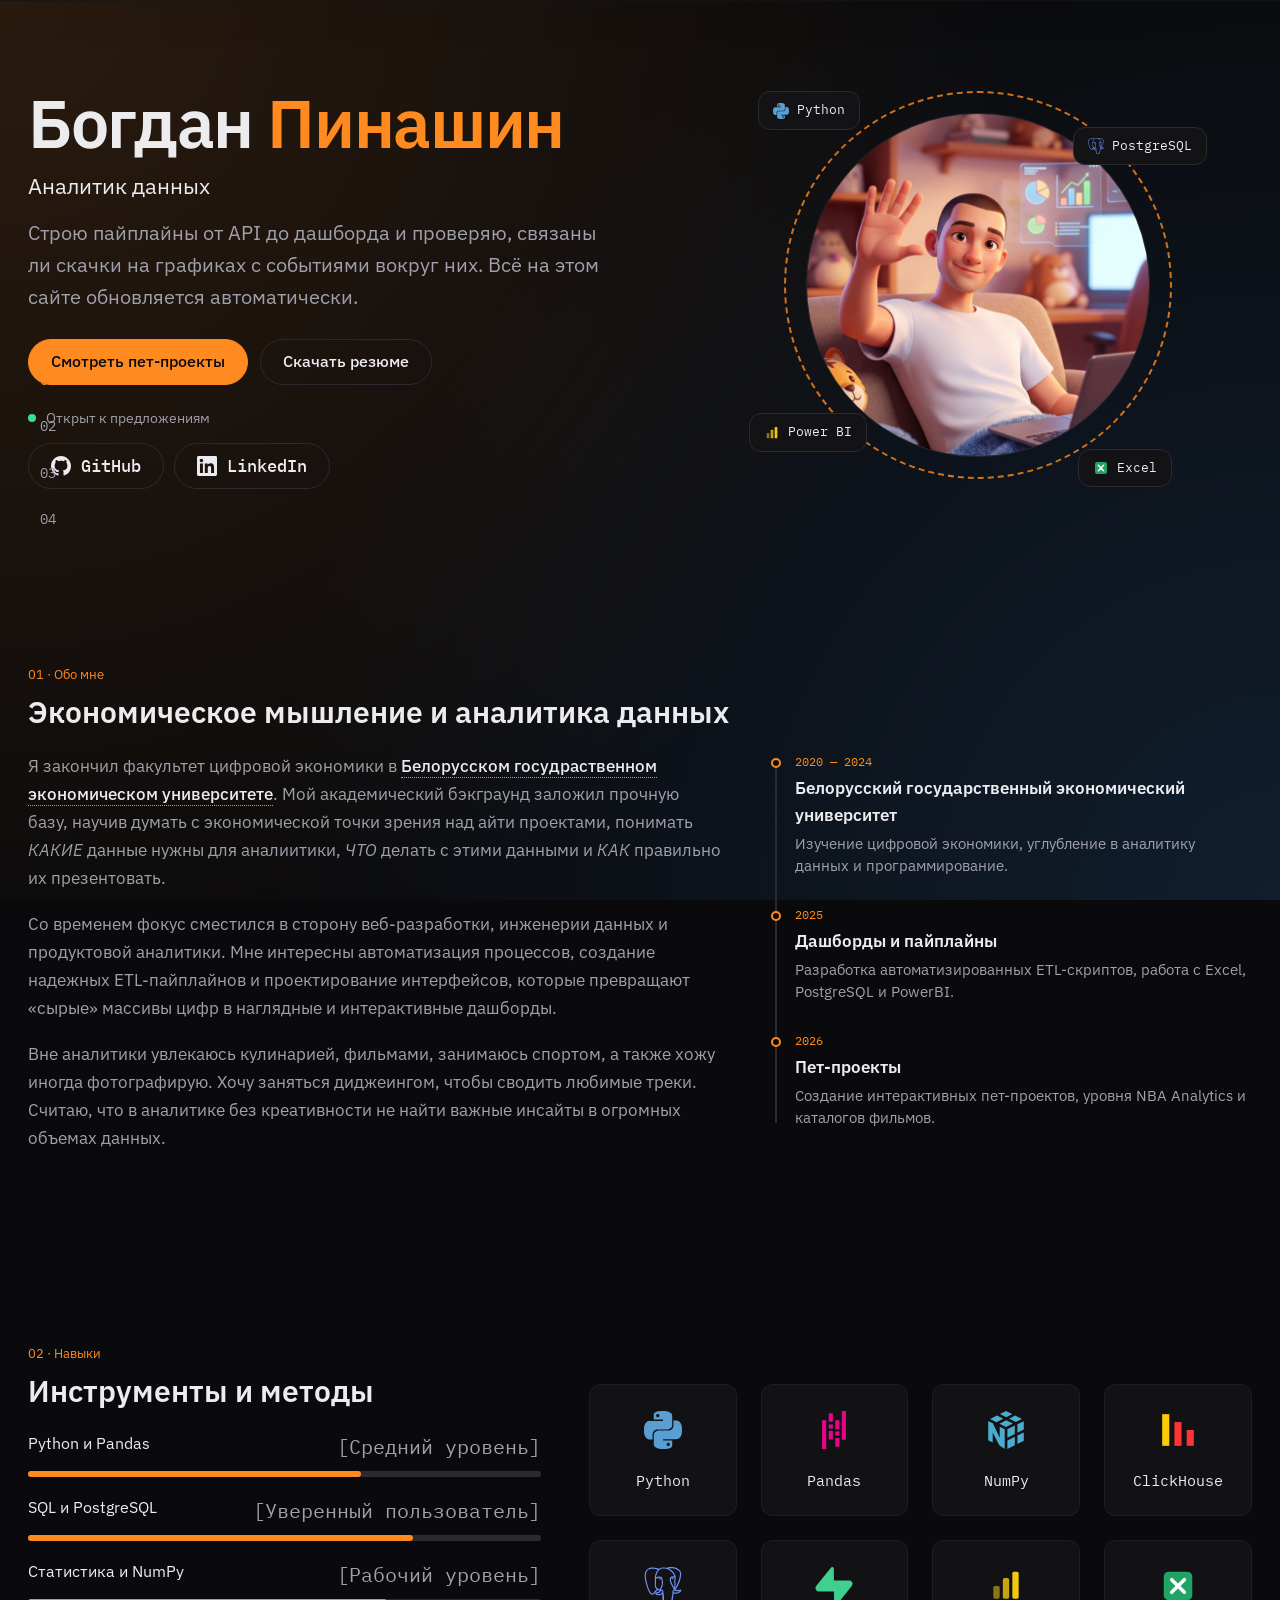
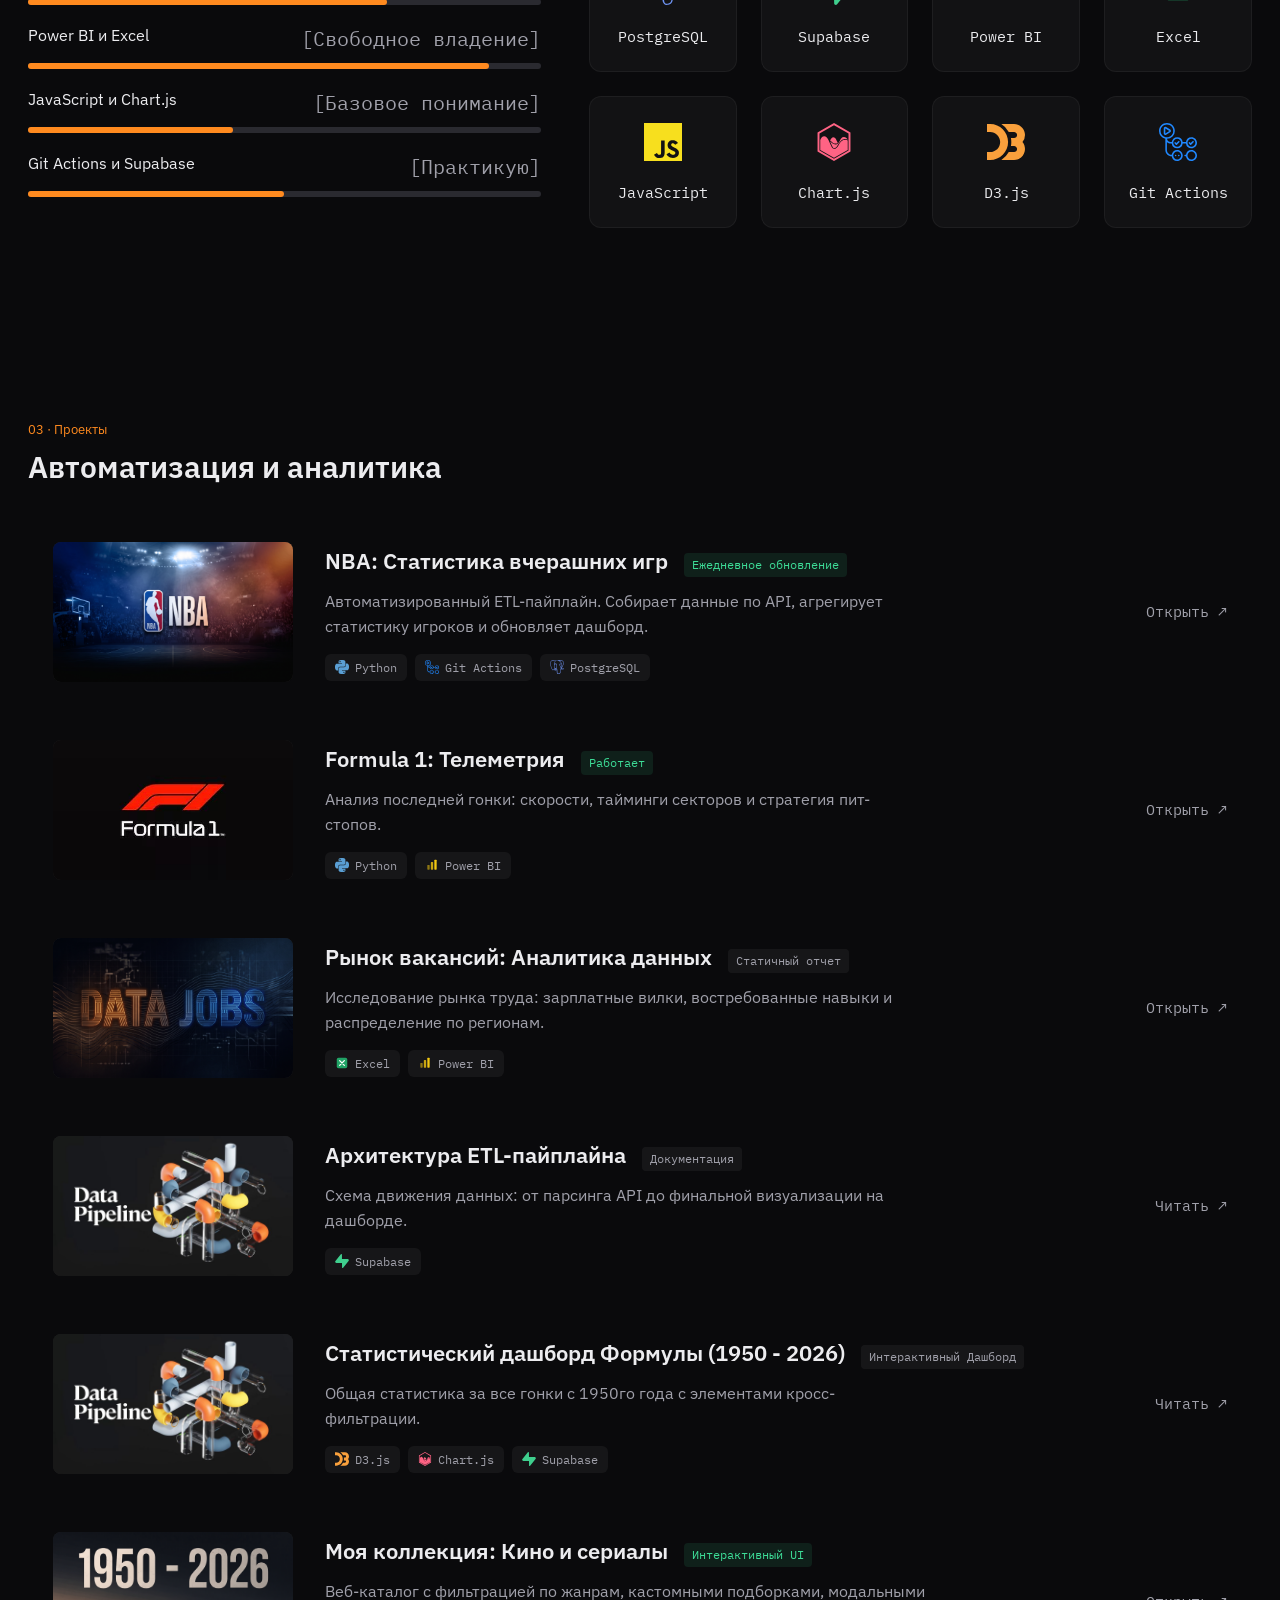
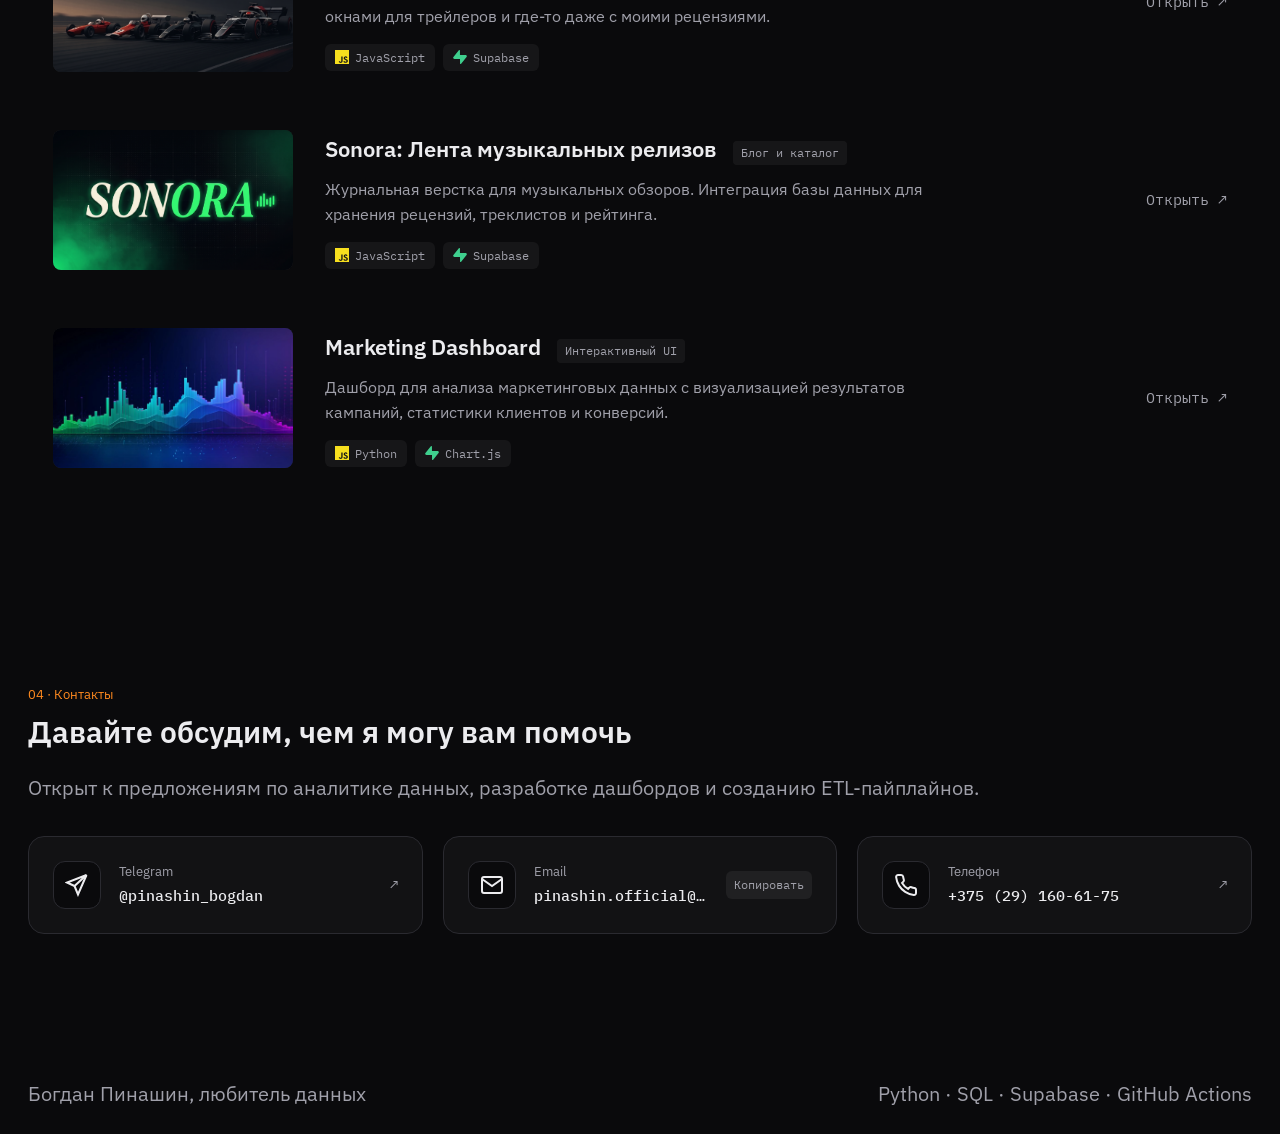
==== index.html @ eb80d1c1 "lets try" ====
<!doctype html>
<html lang="ru">
<head>
<meta charset="utf-8">
<meta name="viewport" content="width=device-width, initial-scale=1">
<link rel="icon" type="image/svg+xml" href="assets/img/favicon.svg">
<title>Bogdan Pinashin Portfolio</title>
<meta name="description" content="Портфолио аналитика данных: ETL, Dashboards, Python, SQL, JS">
<meta name="theme-color" content="#0A0A0C">
<link rel="preconnect" href="https://fonts.googleapis.com">
<link rel="preconnect" href="https://fonts.gstatic.com" crossorigin>
<link rel="stylesheet" href="https://fonts.googleapis.com/css2?family=IBM+Plex+Mono:wght@400;500&family=IBM+Plex+Sans:wght@400;500;600&display=swap">
<link rel="stylesheet" href="assets/css/style.css">
</head>
<body>

<!-- Иконки навыков: встроены в страницу, отдельные файлы не нужны -->
<svg xmlns="http://www.w3.org/2000/svg" style="position:absolute;width:0;height:0;overflow:hidden" aria-hidden="true" focusable="false">
<symbol id="i-python" viewBox="0 0 24 24"><g fill="#5A9FD4"><path d="M14.25.18l.9.2.73.26.59.3.45.32.34.34.25.34.16.33.1.3.04.26.02.2-.01.13V8.5l-.05.63-.13.55-.21.46-.26.38-.3.31-.33.25-.35.19-.35.14-.33.1-.3.07-.26.04-.21.02H8.77l-.69.05-.59.14-.5.22-.41.27-.33.32-.27.35-.2.36-.15.37-.1.35-.07.32-.04.27-.02.21v3.06H3.17l-.21-.03-.28-.07-.32-.12-.35-.18-.36-.26-.36-.36-.35-.46-.32-.59-.28-.73-.21-.88-.14-1.05-.05-1.23.06-1.22.16-1.04.24-.87.32-.71.36-.57.4-.44.42-.33.42-.24.4-.16.36-.1.32-.05.24-.01h.16l.06.01h8.16v-.83H6.18l-.01-2.75-.02-.37.05-.34.11-.31.17-.28.25-.26.31-.23.38-.2.44-.18.51-.15.58-.12.64-.1.71-.06.77-.04.84-.02 1.27.05zm-6.3 1.98l-.23.33-.08.41.08.41.23.34.33.22.41.09.41-.09.33-.22.23-.34.08-.41-.08-.41-.23-.33-.33-.22-.41-.09-.41.09zm13.09 3.95l.28.06.32.12.35.18.36.27.36.35.35.47.32.59.28.73.21.88.14 1.04.05 1.23-.06 1.23-.16 1.04-.24.86-.32.71-.36.57-.4.45-.42.33-.42.24-.4.16-.36.09-.32.05-.24.02-.16-.01h-8.22v.82h5.84l.01 2.76.02.36-.05.34-.11.31-.17.29-.25.25-.31.24-.38.2-.44.17-.51.15-.58.13-.64.09-.71.07-.77.04-.84.01-1.27-.04-1.07-.14-.9-.2-.73-.25-.59-.3-.45-.33-.34-.34-.25-.34-.16-.33-.1-.3-.04-.25-.02-.2.01-.13v-5.34l.05-.64.13-.54.21-.46.26-.38.3-.32.33-.24.35-.2.35-.14.33-.1.3-.06.26-.04.21-.02.13-.01h5.84l.69-.05.59-.14.5-.21.41-.28.33-.32.27-.35.2-.36.15-.36.1-.35.07-.32.04-.28.02-.21V6.07h2.09l.14.01zm-6.47 14.25l-.23.33-.08.41.08.41.23.33.33.23.41.08.41-.08.33-.23.23-.33.08-.41-.08-.41-.23-.33-.33-.23-.41-.08-.41.08z"/></g></symbol>
<symbol id="i-pandas" viewBox="0 0 24 24"><g fill="#E70488"><path d="M16.922 0h2.623v18.104h-2.623zm-4.126 12.94h2.623v2.57h-2.623zm0-7.037h2.623v5.446h-2.623zm0 11.197h2.623v5.446h-2.623zM4.456 5.896h2.622V24H4.455zm4.213 2.559h2.623v2.57H8.67zm0 4.151h2.623v5.447H8.67zm0-11.187h2.623v5.446H8.67Z"/></g></symbol>
<symbol id="i-numpy" viewBox="0 0 24 24"><g fill="#4DABCF"><path d="M10.315 4.876L6.3048 2.8517l-4.401 2.1965 4.1186 2.0683zm1.8381.9277l4.2045 2.1223-4.3622 2.1906-4.125-2.0718zm5.6153-2.9213l4.3193 2.1658-3.863 1.9402-4.2131-2.1252zm-1.859-.9329L12.021 0 8.1742 1.9193l4.0068 2.0208zm-3.0401 16.7443V24l4.7107-2.3507-.0053-5.3085zm4.7037-4.2057l-.0052-5.2528-4.6985 2.3356v5.2546zm5.6553-.9845v5.327l-4.0178 2.0052-.0029-5.3028zm0-1.8626V6.4214l-4.0253 2.001.0034 5.2633zM11.2062 11.571L8.0333 9.9756v6.895s-3.8804-8.2564-4.2399-8.998c-.0463-.0957-.2371-.2007-.2858-.2262C2.8118 7.2812.773 6.2485.773 6.2485V18.43l2.8204 1.5076v-6.3674s3.8392 7.3775 3.878 7.458c.0389.0807.4245.8582.8362 1.1314.5485.363 2.8992 1.7766 2.8992 1.7766z"/></g></symbol>
<symbol id="i-scipy" viewBox="0 0 24 24"><g fill="#8CAAE6"><path d="M15.697 13.496c-.784-1.072-1.982-1.519-3.694-1.88l-1.592-.375-1.201-.515c-.631-.446-1.17-1.634-1.017-2.681a3 3 0 0 1 3.386-2.526 2.962 2.962 0 0 1 1.962 1.155L15.35 9.05c1.033 1.33 2.195 1.727 3.459 1.098l.637-.27a.22.22 0 0 1 .278.087l.127.19a.311.311 0 0 0 .156.131.326.326 0 0 0 .33-.058l1.467-1.384c.257-.22.182-.422.182-.422l-.354-.806s-.097-.193-.431-.149l-1.968.181a.327.327 0 0 0-.27.411l.071.227c.014.047.014.1-.005.148a.219.219 0 0 1-.124.125l-.556.235c-.582.341-1.244.123-1.686-.417l-.505-.67-1.438-1.91a4.421 4.421 0 0 0-2.929-1.72C9.355 3.733 7.095 5.42 6.741 7.84c-.179 1.22.187 2.375.855 3.302.485.674 1.373 1.06 1.854 1.18l1.262.36 1.208.277c.166.04.634.155.91.255.256.092.845.31 1.324.701.572.582.875 1.413.746 2.284a2.744 2.744 0 0 1-4.897 1.255l-1.726-2.292a2.294 2.294 0 0 0-1.514-.89 2.31 2.31 0 0 0-1.708.439l-3.632 2.71A11.002 11.002 0 0 1 0 12C0 5.798 5.133.768 11.465.768c4.715 0 8.761 2.788 10.523 6.77l.581-.27.393-1.072.411.144-.353.96.98.337-.148.402-1.095-.382-.603.277c.5 1.262.778 2.632.778 4.066 0 6.203-5.135 11.232-11.467 11.232a11.526 11.526 0 0 1-9.26-4.61l3.721-2.788a.855.855 0 0 1 1.163.19l1.826 2.455a4.186 4.186 0 0 0 2.673 1.502c2.302.322 4.439-1.273 4.773-3.563a4.14 4.14 0 0 0-.664-2.922"/></g></symbol>
<symbol id="i-postgresql" viewBox="0 0 24 24"><g fill="#6F94F5"><path d="M23.5594 14.7228a.5269.5269 0 0 0-.0563-.1191c-.139-.2632-.4768-.3418-1.0074-.2321-1.6533.3411-2.2935.1312-2.5256-.0191 1.342-2.0482 2.445-4.522 3.0411-6.8297.2714-1.0507.7982-3.5237.1222-4.7316a1.5641 1.5641 0 0 0-.1509-.235C21.6931.9086 19.8007.0248 17.5099.0005c-1.4947-.0158-2.7705.3461-3.1161.4794a9.449 9.449 0 0 0-.5159-.0816 8.044 8.044 0 0 0-1.3114-.1278c-1.1822-.0184-2.2038.2642-3.0498.8406-.8573-.3211-4.7888-1.645-7.2219.0788C.9359 2.1526.3086 3.8733.4302 6.3043c.0409.818.5069 3.334 1.2423 5.7436.4598 1.5065.9387 2.7019 1.4334 3.582.553.9942 1.1259 1.5933 1.7143 1.7895.4474.1491 1.1327.1441 1.8581-.7279.8012-.9635 1.5903-1.8258 1.9446-2.2069.4351.2355.9064.3625 1.39.3772a.0569.0569 0 0 0 .0004.0041 11.0312 11.0312 0 0 0-.2472.3054c-.3389.4302-.4094.5197-1.5002.7443-.3102.064-1.1344.2339-1.1464.8115-.0025.1224.0329.2309.0919.3268.2269.4231.9216.6097 1.015.6331 1.3345.3335 2.5044.092 3.3714-.6787-.017 2.231.0775 4.4174.3454 5.0874.2212.5529.7618 1.9045 2.4692 1.9043.2505 0 .5263-.0291.8296-.0941 1.7819-.3821 2.5557-1.1696 2.855-2.9059.1503-.8707.4016-2.8753.5388-4.1012.0169-.0703.0357-.1207.057-.1362.0007-.0005.0697-.0471.4272.0307a.3673.3673 0 0 0 .0443.0068l.2539.0223.0149.001c.8468.0384 1.9114-.1426 2.5312-.4308.6438-.2988 1.8057-1.0323 1.5951-1.6698zM2.371 11.8765c-.7435-2.4358-1.1779-4.8851-1.2123-5.5719-.1086-2.1714.4171-3.6829 1.5623-4.4927 1.8367-1.2986 4.8398-.5408 6.108-.13-.0032.0032-.0066.0061-.0098.0094-2.0238 2.044-1.9758 5.536-1.9708 5.7495-.0002.0823.0066.1989.0162.3593.0348.5873.0996 1.6804-.0735 2.9184-.1609 1.1504.1937 2.2764.9728 3.0892.0806.0841.1648.1631.2518.2374-.3468.3714-1.1004 1.1926-1.9025 2.1576-.5677.6825-.9597.5517-1.0886.5087-.3919-.1307-.813-.5871-1.2381-1.3223-.4796-.839-.9635-2.0317-1.4155-3.5126zm6.0072 5.0871c-.1711-.0428-.3271-.1132-.4322-.1772.0889-.0394.2374-.0902.4833-.1409 1.2833-.2641 1.4815-.4506 1.9143-1.0002.0992-.126.2116-.2687.3673-.4426a.3549.3549 0 0 0 .0737-.1298c.1708-.1513.2724-.1099.4369-.0417.156.0646.3078.26.3695.4752.0291.1016.0619.2945-.0452.4444-.9043 1.2658-2.2216 1.2494-3.1676 1.0128zm2.094-3.988-.0525.141c-.133.3566-.2567.6881-.3334 1.003-.6674-.0021-1.3168-.2872-1.8105-.8024-.6279-.6551-.9131-1.5664-.7825-2.5004.1828-1.3079.1153-2.4468.079-3.0586-.005-.0857-.0095-.1607-.0122-.2199.2957-.2621 1.6659-.9962 2.6429-.7724.4459.1022.7176.4057.8305.928.5846 2.7038.0774 3.8307-.3302 4.7363-.084.1866-.1633.3629-.2311.5454zm7.3637 4.5725c-.0169.1768-.0358.376-.0618.5959l-.146.4383a.3547.3547 0 0 0-.0182.1077c-.0059.4747-.054.6489-.115.8693-.0634.2292-.1353.4891-.1794 1.0575-.11 1.4143-.8782 2.2267-2.4172 2.5565-1.5155.3251-1.7843-.4968-2.0212-1.2217a6.5824 6.5824 0 0 0-.0769-.2266c-.2154-.5858-.1911-1.4119-.1574-2.5551.0165-.5612-.0249-1.9013-.3302-2.6462.0044-.2932.0106-.5909.019-.8918a.3529.3529 0 0 0-.0153-.1126 1.4927 1.4927 0 0 0-.0439-.208c-.1226-.4283-.4213-.7866-.7797-.9351-.1424-.059-.4038-.1672-.7178-.0869.067-.276.1831-.5875.309-.9249l.0529-.142c.0595-.16.134-.3257.213-.5012.4265-.9476 1.0106-2.2453.3766-5.1772-.2374-1.0981-1.0304-1.6343-2.2324-1.5098-.7207.0746-1.3799.3654-1.7088.5321a5.6716 5.6716 0 0 0-.1958.1041c.0918-1.1064.4386-3.1741 1.7357-4.4823a4.0306 4.0306 0 0 1 .3033-.276.3532.3532 0 0 0 .1447-.0644c.7524-.5706 1.6945-.8506 2.802-.8325.4091.0067.8017.0339 1.1742.081 1.939.3544 3.2439 1.4468 4.0359 2.3827.8143.9623 1.2552 1.9315 1.4312 2.4543-1.3232-.1346-2.2234.1268-2.6797.779-.9926 1.4189.543 4.1729 1.2811 5.4964.1353.2426.2522.4522.2889.5413.2403.5825.5515.9713.7787 1.2552.0696.087.1372.1714.1885.245-.4008.1155-1.1208.3825-1.0552 1.717-.0123.1563-.0423.4469-.0834.8148-.0461.2077-.0702.4603-.0994.7662zm.8905-1.6211c-.0405-.8316.2691-.9185.5967-1.0105a2.8566 2.8566 0 0 0 .135-.0406 1.202 1.202 0 0 0 .1342.103c.5703.3765 1.5823.4213 3.0068.1344-.2016.1769-.5189.3994-.9533.6011-.4098.1903-1.0957.333-1.7473.3636-.7197.0336-1.0859-.0807-1.1721-.151zm.5695-9.2712c-.0059.3508-.0542.6692-.1054 1.0017-.055.3576-.112.7274-.1264 1.1762-.0142.4368.0404.8909.0932 1.3301.1066.887.216 1.8003-.2075 2.7014a3.5272 3.5272 0 0 1-.1876-.3856c-.0527-.1276-.1669-.3326-.3251-.6162-.6156-1.1041-2.0574-3.6896-1.3193-4.7446.3795-.5427 1.3408-.5661 2.1781-.463zm.2284 7.0137a12.3762 12.3762 0 0 0-.0853-.1074l-.0355-.0444c.7262-1.1995.5842-2.3862.4578-3.4385-.0519-.4318-.1009-.8396-.0885-1.2226.0129-.4061.0666-.7543.1185-1.0911.0639-.415.1288-.8443.1109-1.3505.0134-.0531.0188-.1158.0118-.1902-.0457-.4855-.5999-1.938-1.7294-3.253-.6076-.7073-1.4896-1.4972-2.6889-2.0395.5251-.1066 1.2328-.2035 2.0244-.1859 2.0515.0456 3.6746.8135 4.8242 2.2824a.908.908 0 0 1 .0667.1002c.7231 1.3556-.2762 6.2751-2.9867 10.5405zm-8.8166-6.1162c-.025.1794-.3089.4225-.6211.4225a.5821.5821 0 0 1-.0809-.0056c-.1873-.026-.3765-.144-.5059-.3156-.0458-.0605-.1203-.178-.1055-.2844.0055-.0401.0261-.0985.0925-.1488.1182-.0894.3518-.1226.6096-.0867.3163.0441.6426.1938.6113.4186zm7.9305-.4114c.0111.0792-.049.201-.1531.3102-.0683.0717-.212.1961-.4079.2232a.5456.5456 0 0 1-.075.0052c-.2935 0-.5414-.2344-.5607-.3717-.024-.1765.2641-.3106.5611-.352.297-.0414.6111.0088.6356.1851z"/></g></symbol>
<symbol id="i-supabase" viewBox="0 0 24 24"><g fill="#3FCF8E"><path d="M11.9 1.036c-.015-.986-1.26-1.41-1.874-.637L.764 12.05C-.33 13.427.65 15.455 2.409 15.455h9.579l.113 7.51c.014.985 1.259 1.408 1.873.636l9.262-11.653c1.093-1.375.113-3.403-1.645-3.403h-9.642z"/></g></symbol>
<symbol id="i-powerbi" viewBox="0 0 24 24"><rect x="4" y="12" width="4" height="8" rx="1" fill="#F2C811" opacity=".55"/><rect x="10" y="7" width="4" height="13" rx="1" fill="#F2C811" opacity=".8"/><rect x="16" y="3" width="4" height="17" rx="1" fill="#F2C811"/></symbol>
<symbol id="i-excel" viewBox="0 0 24 24"><rect x="3" y="3" width="18" height="18" rx="3" fill="#21A366"/><path d="M8 8l8 8M16 8l-8 8" stroke="#fff" stroke-width="2.2" stroke-linecap="round" fill="none"/></symbol>
<symbol id="i-chartdotjs" viewBox="0 0 24 24"><g fill="#FF6384"><path d="M12 0L1.605 6v12L12 24l10.395-6V6zm0 1.41l9.172 5.295v10.59L12 22.59l-9.172-5.295V6.705zM5.902 8.334c-1.306 0-1.983.956-2.574 2.41v6.262L12 22.014l8.672-5.008v-5.971c-.447-.264-.894-.412-1.336-.412-4.275 0-3.97 4.885-6.717 5.8-2.748.917-3.511-8.089-6.717-8.089zm12.364.457c-2.9 0-2.137 4.732-5.342 4.732-1.63 0-2.52-1.317-3.477-1.981.148.326.3.655.442.98.467 1.068.922 2.09 1.379 2.734.228.322.455.541.644.644a.595.595 0 0 0 .549.05c.558-.187.968-.571 1.36-1.112.39-.541.74-1.228 1.154-1.916.413-.688.894-1.385 1.59-1.918.695-.534 1.607-.881 2.77-.881.465 0 .908.136 1.337.352v-.121c-.633-.849-1.348-1.563-2.406-1.563zm-6.68.152c-.868 0-1.491.82-2.076 2.06.094.055.192.106.277.167 1.06.761 1.798 1.853 3.137 1.853.678 0 1.067-.218 1.418-.585-.722-1.546-1.432-3.492-2.756-3.495Z"/></g></symbol>
<symbol id="i-d3" viewBox="0 0 24 24"><g fill="#F9A03C"><path d="M13.312 12C13.312 5.718 8.22.625 1.937.625H0v5h1.938c3.521 0 6.375 2.854 6.375 6.375s-2.854 6.375-6.375 6.375H0v5h1.938c6.281 0 11.374-5.093 11.374-11.375zM24 7.563C24 3.731 20.893.625 17.062.625h-8a13.4154 13.4154 0 0 1 4.686 5h3.314c1.069 0 1.938.868 1.938 1.938 0 1.07-.869 1.938-1.938 1.938h-1.938c.313 1.652.313 3.348 0 5h1.938c1.068 0 1.938.867 1.938 1.938s-.869 1.938-1.938 1.938h-3.314a13.4154 13.4154 0 0 1-4.686 5h8c1.621 0 3.191-.568 4.438-1.605 2.943-2.45 3.346-6.824.895-9.77A6.9459 6.9459 0 0 0 24 7.563z"/></g></symbol>
<symbol id="i-githubactions" viewBox="0 0 24 24"><g fill="#2088FF"><path d="M10.984 13.836a.5.5 0 0 1-.353-.146l-.745-.743a.5.5 0 1 1 .706-.708l.392.391 1.181-1.18a.5.5 0 0 1 .708.707l-1.535 1.533a.504.504 0 0 1-.354.146zm9.353-.147l1.534-1.532a.5.5 0 0 0-.707-.707l-1.181 1.18-.392-.391a.5.5 0 1 0-.706.708l.746.743a.497.497 0 0 0 .706-.001zM4.527 7.452l2.557-1.585A1 1 0 0 0 7.09 4.17L4.533 2.56A1 1 0 0 0 3 3.406v3.196a1.001 1.001 0 0 0 1.527.85zm2.03-2.436L4 6.602V3.406l2.557 1.61zM24 12.5c0 1.93-1.57 3.5-3.5 3.5a3.503 3.503 0 0 1-3.46-3h-2.08a3.503 3.503 0 0 1-3.46 3 3.502 3.502 0 0 1-3.46-3h-.558c-.972 0-1.85-.399-2.482-1.042V17c0 1.654 1.346 3 3 3h.04c.244-1.693 1.7-3 3.46-3 1.93 0 3.5 1.57 3.5 3.5S13.43 24 11.5 24a3.502 3.502 0 0 1-3.46-3H8c-2.206 0-4-1.794-4-4V9.899A5.008 5.008 0 0 1 0 5c0-2.757 2.243-5 5-5s5 2.243 5 5a5.005 5.005 0 0 1-4.952 4.998A2.482 2.482 0 0 0 7.482 12h.558c.244-1.693 1.7-3 3.46-3a3.502 3.502 0 0 1 3.46 3h2.08a3.503 3.503 0 0 1 3.46-3c1.93 0 3.5 1.57 3.5 3.5zm-15 8c0 1.378 1.122 2.5 2.5 2.5s2.5-1.122 2.5-2.5-1.122-2.5-2.5-2.5S9 19.122 9 20.5zM5 9c2.206 0 4-1.794 4-4S7.206 1 5 1 1 2.794 1 5s1.794 4 4 4zm9 3.5c0-1.378-1.122-2.5-2.5-2.5S9 11.122 9 12.5s1.122 2.5 2.5 2.5 2.5-1.122 2.5-2.5zm9 0c0-1.378-1.122-2.5-2.5-2.5S18 11.122 18 12.5s1.122 2.5 2.5 2.5 2.5-1.122 2.5-2.5zm-13 8a.5.5 0 1 0 1 0 .5.5 0 0 0-1 0zm2 0a.5.5 0 1 0 1 0 .5.5 0 0 0-1 0zm12 0c0 1.93-1.57 3.5-3.5 3.5a3.503 3.503 0 0 1-3.46-3.002c-.007.001-.013.005-.021.005l-.506.017h-.017a.5.5 0 0 1-.016-.999l.506-.017c.018-.002.035.006.052.007A3.503 3.503 0 0 1 20.5 17c1.93 0 3.5 1.57 3.5 3.5zm-1 0c0-1.378-1.122-2.5-2.5-2.5S18 19.122 18 20.5s1.122 2.5 2.5 2.5 2.5-1.122 2.5-2.5z"/></g></symbol>
<symbol id="i-javascript" viewBox="0 0 24 24"><g fill="#F7DF1E"><path d="M0 0h24v24H0V0zm22.034 18.276c-.175-1.095-.888-2.015-3.003-2.873-.736-.345-1.554-.585-1.797-1.14-.091-.33-.105-.51-.046-.705.15-.646.915-.84 1.515-.66.39.12.75.42.976.9 1.034-.676 1.034-.676 1.755-1.125-.27-.42-.404-.601-.586-.78-.63-.705-1.469-1.065-2.834-1.034l-.705.089c-.676.165-1.32.525-1.71 1.005-1.14 1.291-.811 3.541.569 4.471 1.365 1.02 3.361 1.244 3.616 2.205.24 1.17-.87 1.545-1.966 1.41-.811-.18-1.26-.586-1.755-1.336l-1.83 1.051c.21.48.45.689.81 1.109 1.74 1.756 6.09 1.666 6.871-1.004.029-.09.24-.705.074-1.65l.046.067zm-8.983-7.245h-2.248c0 1.938-.009 3.864-.009 5.805 0 1.232.063 2.363-.138 2.711-.33.689-1.18.601-1.566.48-.396-.196-.597-.466-.83-.855-.063-.105-.11-.196-.127-.196l-1.825 1.125c.305.63.75 1.172 1.324 1.517.855.51 2.004.675 3.207.405.783-.226 1.458-.691 1.811-1.411.51-.93.402-2.07.397-3.346.012-2.054 0-4.109 0-6.179l.004-.056z"/></g></symbol>
<symbol id="i-github" viewBox="0 0 24 24"><path fill="currentColor" d="M12 0C5.37 0 0 5.37 0 12c0 5.31 3.435 9.795 8.205 11.385.6.105.825-.255.825-.57 0-.285-.015-1.23-.015-2.235-3.015.555-3.795-.735-4.035-1.41-.135-.345-.72-1.41-1.23-1.695-.42-.225-1.02-.78-.015-.795.945-.015 1.62.87 1.845 1.23 1.08 1.815 2.805 1.305 3.495.99.105-.78.42-1.305.765-1.605-2.67-.3-5.46-1.335-5.46-5.925 0-1.305.465-2.385 1.23-3.225-.12-.3-.54-1.53.12-3.18 0 0 1.005-.315 3.3 1.23.96-.27 1.98-.405 3-.405s2.04.135 3 .405c2.295-1.56 3.3-1.23 3.3-1.23.66 1.65.24 2.88.12 3.18.765.84 1.23 1.905 1.23 3.225 0 4.605-2.805 5.625-5.475 5.925.435.375.81 1.095.81 2.22 0 1.605-.015 2.895-.015 3.3 0 .315.225.69.825.57A12.02 12.02 0 0024 12c0-6.63-5.37-12-12-12z"/></symbol>
<symbol id="i-linkedin" viewBox="0 0 24 24"><path fill="currentColor" d="M22.23 0H1.77C.79 0 0 .77 0 1.72v20.56C0 23.23.79 24 1.77 24h20.46c.98 0 1.77-.77 1.77-1.72V1.72C24 .77 23.21 0 22.23 0zM7.12 20.45H3.56V9h3.56v11.45zM5.34 7.43c-1.14 0-2.06-.92-2.06-2.06 0-1.14.92-2.06 2.06-2.06 1.14 0 2.06.92 2.06 2.06 0 1.14-.92 2.06-2.06 2.06zm15.11 13.02h-3.56v-5.56c0-1.32-.02-3.03-1.84-3.03-1.85 0-2.13 1.45-2.13 2.94v5.65H9.36V9h3.42v1.56h.05c.48-.9 1.64-1.85 3.37-1.85 3.6 0 4.27 2.37 4.27 5.45v6.29z"/></symbol>
<symbol id="i-telegram" viewBox="0 0 24 24"><path fill="currentColor" d="M12 0C5.373 0 0 5.373 0 12s5.373 12 12 12 12-5.373 12-12S18.627 0 12 0zm5.894 8.221l-1.97 9.28c-.145.658-.537.818-1.084.508l-3-2.21-1.446 1.394c-.14.18-.357.295-.548.295l.189-2.85 5.18-4.676c.224-.2-.049-.31-.348-.11l-6.4 4.02-2.76-.89c-.6-.188-.612-.6.125-.89l10.81-4.17c.5-.188.95.12 1.25.309z"/></symbol>
<symbol id="i-clickhouse" viewBox="0 0 24 24"><path fill="#FFCC01" d="M2 22h4.5V2H2v20z"/><path fill="#FF3333" d="M17.5 22H22V12h-4.5v10z"/><path fill="#FF3333" d="M9.75 22h4.5V7h-4.5v15z"/></symbol>
</svg>

<header class="top">
</header>

<main id="top">


  <!-- Боковая навигация (Индекс) -->
<nav class="side-nav" aria-label="Быстрая навигация">
  <a href="#about" class="nav-item active" data-tooltip="Обо мне">01</a>
  <a href="#skills" class="nav-item" data-tooltip="Навыки">02</a>
  <a href="#dashboards" class="nav-item" data-tooltip="Проекты">03</a>
  <a href="#contacts" class="nav-item" data-tooltip="Контакты">04</a>
</nav>


  <section class="w hero">
    <div class="txt">
      <h1>Богдан <span>Пинашин</span></h1>
      <div class="role">Аналитик данных</div>
      <p class="mu">Строю пайплайны от API до дашборда и проверяю, связаны ли скачки на графиках с событиями вокруг них. Всё на этом сайте обновляется автоматически.</p>
      <div class="row" style="gap:12px">
        <a class="btn pri" href="#dashboards">Смотреть пет-проекты</a>
        <a class="btn" href="assets/img/Pinashin_Bogdan_CV (1).pdf">Скачать резюме</a>
      </div>
      <div class="status"><i></i>Открыт к предложениям</div>
    <div class="social">
    <a class="btn" href="https://github.com/h0usehome">
        <svg class="ico" width="20" height="20" aria-hidden="true"><use href="#i-github"/></svg> GitHub
    </a>
    <a class="btn" href="https://www.linkedin.com/in/bogdan-pinashin22/">
        <svg class="ico" width="20" height="20" aria-hidden="true"><use href="#i-linkedin"/></svg> LinkedIn
    </a>
    </div>
    </div>
    <div class="art">
      <div class="stage">
        <div class="ring"></div>
        <img src="assets/img/photo.jpg" alt="Иллюстрация: автор портфолио машет рукой на фоне экранов с графиками" width="1400" height="1400">
        <div class="chip" style="top:6%;left:0; --c:#5A9FD4"><svg class="ico" width="16" height="16" aria-hidden="true"><use href="#i-python"/></svg>Python</div>
        <div class="chip" style="top:14%;right:-2%; --c:#00008B"><svg class="ico" width="16" height="16" aria-hidden="true"><use href="#i-postgresql"/></svg>PostgreSQL</div>
        <div class="chip" style="bottom:12%;left:-2%; --c:#FFED29"><svg class="ico" width="16" height="16" aria-hidden="true"><use href="#i-powerbi"/></svg>Power BI</div>
        <div class="chip" style="bottom:4%;right:6%; --c:#4CAF50"><svg class="ico" width="16" height="16" aria-hidden="true"><use href="#i-excel"/></svg>Excel</div>
      </div>
    </div>
  </section>

<section class="sec" id="about">
  <div class="w">
    <div class="lbl">01 · Обо мне</div>
    <h2>Экономическое мышление и аналитика данных</h2>
    
    <div class="about-grid">
      
      <!-- ЛЕВАЯ КОЛОНКА: Эссе (60%) -->
      <div class="about-essay">
        <p>Я закончил факультет цифровой экономики в <mark>Белорусском госудраственном экономическом университете</mark>. Мой академический бэкграунд заложил прочную базу, научив думать с экономической точки зрения над айти проектами, понимать <em>КАКИЕ</em> данные нужны для аналиитики, <em>ЧТО</em> делать с этими данными и <em>КАК</em> правильно их презентовать.</p>
        
        <p>Со временем фокус сместился в сторону веб-разработки, инженерии данных и продуктовой аналитики. Мне интересны автоматизация процессов, создание надежных ETL-пайплайнов и проектирование интерфейсов, которые превращают «сырые» массивы цифр в наглядные и интерактивные дашборды.</p>
        
        <p>Вне аналитики увлекаюсь кулинарией, фильмами, занимаюсь спортом, а также хожу иногда фотографирую. Хочу заняться диджеингом, чтобы сводить любимые треки. Считаю, что в аналитике без креативности не найти важные инсайты в огромных объемах данных.</p>
      </div>

      <!-- ПРАВАЯ КОЛОНКА: Вертикальный таймлайн (40%) -->
      <div class="about-timeline">
        <div class="timeline-item">
          <div class="t-dot"></div>
          <div class="t-date">2020 — 2024</div>
          <div class="t-title">Белорусский государственный экономический университет</div>
          <div class="t-desc">Изучение цифровой экономики, углубление в аналитику данных и программирование.</div>
        </div>

        <div class="timeline-item">
          <div class="t-dot"></div>
          <div class="t-date">2025</div>
          <div class="t-title">Дашборды и пайплайны</div>
          <div class="t-desc">Разработка автоматизированных ETL-скриптов, работа с Excel, PostgreSQL и PowerBI.</div>
        </div>

        <div class="timeline-item">
          <div class="t-dot"></div>
          <div class="t-date">2026</div>
          <div class="t-title">Пет-проекты</div>
          <div class="t-desc">Создание интерактивных пет-проектов, уровня NBA Analytics и каталогов фильмов.</div>
        </div>
      </div>

    </div>
  </div>
</section>


 <section class="sec" id="skills">
  <div class="w two">
    
    <!-- ЛЕВАЯ ЧАСТЬ (Прогресс-бары) -->
  <div id="skills-left" class="skills-left" style="flex:1 1 360px">
  <div class="lbl">02 · Навыки</div>
  <h2>Инструменты и методы</h2>
  
  <div class="skill-rows">
    <!-- Оборачиваем каждую пару "текст + полоса" в skill-row и даем категорию -->
    <div class="skill-row" data-category="python">
      <div class="skill"><span>Python и Pandas</span><span class="mono mu">[Средний уровень]</span></div>
      <div class="bar"><i style="width:65%"></i></div>
    </div>
    <div class="skill-row" data-category="sql">
      <div class="skill"><span>SQL и PostgreSQL</span><span class="mono mu">[Уверенный пользователь]</span></div>
      <div class="bar"><i style="width:75%"></i></div>
    </div>
    <div class="skill-row" data-category="stats">
      <div class="skill"><span>Статистика и NumPy</span><span class="mono mu">[Рабочий уровень]</span></div>
      <div class="bar"><i style="width:70%"></i></div>
    </div>
    <div class="skill-row" data-category="bi">
      <div class="skill"><span>Power BI и Excel</span><span class="mono mu">[Свободное владение]</span></div>
      <div class="bar"><i style="width:90%"></i></div>
    </div>
    <div class="skill-row" data-category="js">
      <div class="skill"><span>JavaScript и Chart.js</span><span class="mono mu">[Базовое понимание]</span></div>
      <div class="bar"><i style="width:40%"></i></div>
    </div>
    <div class="skill-row" data-category="infra">
      <div class="skill"><span>Git Actions и Supabase</span><span class="mono mu">[Практикую]</span></div>
      <div class="bar"><i style="width:50%"></i></div>
    </div>
  </div>
</div>

<!-- ПРАВАЯ ЧАСТЬ (Сетка плиток) -->
<div id="skills-right" style="flex:1.2 1 480px; position: relative; margin-top: 40px;">
  <div class="tiles" id="skills-grid" style="margin-top: 0">
    <!-- Добавляем атрибут data-category, чтобы связать плитку с полосой слева -->
    <div class="tile" data-skill="python" data-category="python"><svg class="ico" width="28" height="28"><use href="#i-python"/></svg>Python</div>
    <div class="tile" data-skill="pandas" data-category="python"><svg class="ico" width="28" height="28"><use href="#i-pandas"/></svg>Pandas</div>
    <div class="tile" data-skill="numpy" data-category="stats"><svg class="ico" width="28" height="28"><use href="#i-numpy"/></svg>NumPy</div>
    
    <div class="tile" data-skill="clickhouse" data-category="sql"><svg class="ico" width="28" height="28"><use href="#i-clickhouse"/></svg>ClickHouse</div>
    <div class="tile" data-skill="postgresql" data-category="sql"><svg class="ico" width="28" height="28"><use href="#i-postgresql"/></svg>PostgreSQL</div>
    <div class="tile" data-skill="supabase" data-category="infra"><svg class="ico" width="28" height="28"><use href="#i-supabase"/></svg>Supabase</div>
    
    <div class="tile" data-skill="powerbi" data-category="bi"><svg class="ico" width="28" height="28"><use href="#i-powerbi"/></svg>Power BI</div>
    <div class="tile" data-skill="excel" data-category="bi"><svg class="ico" width="28" height="28"><use href="#i-excel"/></svg>Excel</div>
    <div class="tile" data-skill="javascript" data-category="js"><svg class="ico" width="28" height="28"><use href="#i-javascript"/></svg>JavaScript</div>
    
    <div class="tile" data-skill="chartjs" data-category="js"><svg class="ico" width="28" height="28"><use href="#i-chartdotjs"/></svg>Chart.js</div>
    <div class="tile" data-skill="d3" data-category="js"><svg class="ico" width="28" height="28"><use href="#i-d3"/></svg>D3.js</div>
    <div class="tile" data-skill="githubactions" data-category="infra"><svg class="ico" width="28" height="28"><use href="#i-githubactions"/></svg>Git Actions</div>
  </div>
  
  <!-- Панель доказательства (Оставляем как есть, только HTML структуру) -->
  <div id="proof-panel" class="proof-panel">
    <div style="display: flex; justify-content: space-between; align-items: center; margin-bottom: 16px;">
      <div id="proof-header"></div>
      <button id="close-proof" class="btn-close">✕ Закрыть</button>
    </div>
    <div id="proof-content" class="proof-content"></div>
  </div>
</div>

    </div>
  </div>
</section>


<section class="sec" id="dashboards">
  <div class="w">
    <div class="lbl">03 · Проекты</div>
    <h2 style="margin-bottom:32px">Автоматизация и аналитика</h2>
    
    <div class="project-list">
      
      <!-- Проект 1: NBA -->
      <a href="sport_new.html" class="project-row">
        <div class="p-preview">
          <img src="assets/img/nba.jpeg" alt="Логотип NBA">
        </div>
        <div class="p-info">
          <div class="p-header">
            <h3>NBA: Статистика вчерашних игр</h3>
            <span class="p-status online">Ежедневное обновление</span>
          </div>
          <p class="p-desc">Автоматизированный ETL-пайплайн. Собирает данные по API, агрегирует статистику игроков и обновляет дашборд.</p>
          <div class="p-skills">
            <span class="p-chip"><svg width="14" height="14"><use href="#i-python"/></svg>Python</span>
            <span class="p-chip"><svg width="14" height="14"><use href="#i-githubactions"/></svg>Git Actions</span>
            <span class="p-chip"><svg width="14" height="14"><use href="#i-postgresql"/></svg>PostgreSQL</span>
          </div>
        </div>
        <div class="p-action">Открыть ↗</div>
      </a>

      <!-- Проект 2: Formula 1 -->
      <a href="f1.html" class="project-row">
        <div class="p-preview">
          <img src="assets/img/formula1.jpg" alt="Логотип Formula 1">
        </div>
        <div class="p-info">
          <div class="p-header">
            <h3>Formula 1: Телеметрия</h3>
            <span class="p-status online">Работает</span>
          </div>
          <p class="p-desc">Анализ последней гонки: скорости, тайминги секторов и стратегия пит-стопов.</p>
          <div class="p-skills">
            <span class="p-chip"><svg width="14" height="14"><use href="#i-python"/></svg>Python</span>
            <span class="p-chip"><svg width="14" height="14"><use href="#i-powerbi"/></svg>Power BI</span>
          </div>
        </div>
        <div class="p-action">Открыть ↗</div>
      </a>

      <!-- Проект 3: Рынок вакансий -->
      <a href="jobs.html" class="project-row">
        <div class="p-preview">
          <img src="assets/img/data_jobs.jpeg" alt="Data Analytics Job Market">
        </div>
        <div class="p-info">
          <div class="p-header">
            <h3>Рынок вакансий: Аналитика данных</h3>
            <span class="p-status">Статичный отчет</span>
          </div>
          <p class="p-desc">Исследование рынка труда: зарплатные вилки, востребованные навыки и распределение по регионам.</p>
          <div class="p-skills">
            <span class="p-chip"><svg width="14" height="14"><use href="#i-excel"/></svg>Excel</span>
            <span class="p-chip"><svg width="14" height="14"><use href="#i-powerbi"/></svg>Power BI</span>
          </div>
        </div>
        <div class="p-action">Открыть ↗</div>
      </a>

      <!-- Проект 4: Пайплайн (Архитектура) -->
      <a href="pipeline.html" class="project-row">
        <div class="p-preview">
          <img src="assets/img/data_pipeline.jpg" alt="Data Pipeline Architecture">
        </div>
        <div class="p-info">
          <div class="p-header">
            <h3>Архитектура ETL-пайплайна</h3>
            <span class="p-status">Документация</span>
          </div>
          <p class="p-desc">Схема движения данных: от парсинга API до финальной визуализации на дашборде.</p>
          <div class="p-skills">
            <span class="p-chip"><svg width="14" height="14"><use href="#i-supabase"/></svg>Supabase</span>
          </div>
        </div>
        <div class="p-action">Читать ↗</div>
      </a>
      
      <!-- Проект 5: Аналитический дашборд Формула 1 () -->
      <a href="formula1_analytics.html" class="project-row">
        <div class="p-preview">
          <img src="assets/img/data_pipeline.jpg" alt="Historical Formula1 Dashboard">
        </div>
        <div class="p-info">
          <div class="p-header">
            <h3>Статистический дашборд Формулы (1950 - 2026)</h3>
            <span class="p-status">Интерактивный Дашборд</span>
          </div>
          <p class="p-desc">Общая статистика за все гонки с 1950го года с элементами кросс-фильтрации.</p>
          <div class="p-skills">
            <span class="p-chip"><svg width="14" height ="14"><use href="#i-d3"/></svg>D3.js</span>
            <span class="p-chip"><svg width="14" height ="14"><use href="#i-chartdotjs"/></svg>Chart.js</span>
            <span class="p-chip"><svg width="14" height="14"><use href="#i-supabase"/></svg>Supabase</span>
          </div>
        </div>
        <div class="p-action">Читать ↗</div>
      </a>

      <!-- Проект 6: Каталог фильмов -->
      <a href="https://h0usehome.github.io/top_films_by_me/" class="project-row">
        <div class="p-preview">
          <img src="assets/img/old_f1.jpeg" alt="Movie Catalog">
        </div>
        <div class="p-info">
          <div class="p-header">
            <h3>Моя коллекция: Кино и сериалы</h3>
            <span class="p-status online">Интерактивный UI</span>
          </div>
          <p class="p-desc">Веб-каталог с фильтрацией по жанрам, кастомными подборками, модальными окнами для трейлеров и где-то даже с моими рецензиями.</p>
          <div class="p-skills">
            <span class="p-chip"><svg width="14" height="14"><use href="#i-javascript"/></svg>JavaScript</span>
            <span class="p-chip"><svg width="14" height="14"><use href="#i-supabase"/></svg>Supabase</span>
          </div>
        </div>
        <div class="p-action">Открыть ↗</div>
      </a>

      <a href="https://h0usehome.github.io/sonora/index.html#releases" class="project-row">
        <div class="p-preview">
          <img src="assets/img/sonora.jpeg" alt="Sonora Music">
        </div>
        <div class="p-info">
          <div class="p-header">
            <h3>Sonora: Лента музыкальных релизов</h3>
            <span class="p-status">Блог и каталог</span>
          </div>
          <p class="p-desc">Журнальная верстка для музыкальных обзоров. Интеграция базы данных для хранения рецензий, треклистов и рейтинга.</p>
          <div class="p-skills">
            <span class="p-chip"><svg width="14" height="14"><use href="#i-javascript"/></svg>JavaScript</span>
            <span class="p-chip"><svg width="14" height="14"><use href="#i-supabase"/></svg>Supabase</span>
          </div>
        </div>
        <div class="p-action">Открыть ↗</div>
      </a>

      <a href="marketing_dashboard.html" class="project-row">
        <div class="p-preview">
          <img src="assets/img/marketing_dsh.jpg" alt="Marketing Dashboard">
        </div>
        <div class="p-info">
          <div class="p-header">
            <h3>Marketing Dashboard</h3>
            <span class="p-status">Интерактивный UI</span>
          </div>
          <p class="p-desc">Дашборд для анализа маркетинговых данных с визуализацией результатов кампаний, статистики клиентов и конверсий.</p>
          <div class="p-skills">
            <span class="p-chip"><svg width="14" height="14"><use href="#i-javascript"/></svg>Python</span>
            <span class="p-chip"><svg width="14" height="14"><use href="#i-supabase"/></svg>Chart.js</span>
          </div>
        </div>
        <div class="p-action">Открыть ↗</div>
      </a>

    </div>
  </div>
</section>



<section class="sec" id="contacts">
  <div class="w">
    <div class="lbl">04 · Контакты</div>
    <h2>Давайте обсудим, чем я могу вам помочь</h2>
    <p class="mu" style="margin-bottom: 32px;">Открыт к предложениям по аналитике данных, разработке дашбордов и созданию ETL-пайплайнов.</p>
    
    <!-- Bento-сетка контактов -->
    <div class="bento-contacts">
      
      <!-- Карточка 1: Telegram -->
      <a href="https://t.me/pinashin_bogdan" target="_blank" class="bento-card telegram">
        <div class="bc-icon">
          <svg width="24" height="24" viewBox="0 0 24 24" fill="none" stroke="currentColor" stroke-width="2"><path d="M21.5 2L2 9.5l7.5 3.5L21.5 2z"/><path d="M9.5 13L13 21.5L21.5 2"/></svg>
        </div>
        <div class="bc-info">
          <span class="bc-label">Telegram</span>
          <span class="bc-value">@pinashin_bogdan</span>
        </div>
        <span class="bc-arrow">↗</span>
      </a>

      <!-- Карточка 2: Email (с интерактивным копированием) -->
      <div class="bento-card email" onclick="copyEmail(this, 'pinashin.official@gmail.com')">
        <div class="bc-icon">
          <svg width="24" height="24" viewBox="0 0 24 24" fill="none" stroke="currentColor" stroke-width="2"><path d="M4 4h16c1.1 0 2 .9 2 2v12c0 1.1-.9 2-2 2H4c-1.1 0-2-.9-2-2V6c0-1.1.9-2 2-2z"/><polyline points="22,6 12,13 2,6"/></svg>
        </div>
        <div class="bc-info">
          <span class="bc-label">Email</span>
          <span class="bc-value email-text">pinashin.official@gmail.com</span>
        </div>
        <span class="bc-action-hint">Копировать</span>
      </div>

      <!-- Карточка 3: Телефон / Мессенджер -->
      <a href="tel:+375291606175" class="bento-card phone">
        <div class="bc-icon">
          <svg width="24" height="24" viewBox="0 0 24 24" fill="none" stroke="currentColor" stroke-width="2"><path d="M22 16.92v3a2 2 0 0 1-2.18 2 19.79 19.79 0 0 1-8.63-3.07 19.5 19.5 0 0 1-6-6 19.79 19.79 0 0 1-3.07-8.67A2 2 0 0 1 4.11 2h3a2 2 0 0 1 2 1.72 12.84 12.84 0 0 0 .7 2.81 2 2 0 0 1-.45 2.11L8.09 9.91a16 16 0 0 0 6 6l1.27-1.27a2 2 0 0 1 2.11-.45 12.84 12.84 0 0 0 2.81.7A2 2 0 0 1 22 16.92z"/></svg>
        </div>
        <div class="bc-info">
          <span class="bc-label">Телефон</span>
          <span class="bc-value">+375 (29) 160-61-75</span>
        </div>
        <span class="bc-arrow">↗</span>
      </a>

    </div>
  </div>
</section>

</main>

<footer>
  <div class="w mu"><span>Богдан Пинашин, любитель данных</span><span>Python · SQL · Supabase · GitHub Actions</span></div>
</footer>

<script src="assets/js/script.js"></script>
</body>
</html>
---- assets/css/style.css ----
:root {
  --bg: #0A0A0C; --sf: #131316; --bd: #2A2A30; --tx: #ECECEF; --mu: #A0A0AA; --ac: #FF8A1F;
  --sans: 'IBM Plex Sans', system-ui, sans-serif; --mono: 'IBM Plex Mono', ui-monospace, monospace;
}

* { box-sizing: border-box; }

html { 
  scroll-behavior: smooth; 
  scroll-padding-top: 84px; 
}

@media (prefers-reduced-motion: reduce) { 
  html { scroll-behavior: auto; } 
}

body {
    margin: 0;
    background-color: var(--bg);
    --grad-1: #FF8A1F;
    --grad-2: #368FEE;
    
    background-image: 
        radial-gradient(circle at 0% 0%, color-mix(in srgb, var(--grad-1) 13%, transparent) 0%, transparent 65%),
        radial-gradient(circle at 100% 100%, color-mix(in srgb, var(--grad-2) 15%, transparent) 0%, transparent 65%);
    background-size: 100% 100%;
    background-attachment: fixed;
    color: var(--tx);
    font-family: var(--sans);
    line-height: 1.6;
    font-size: 16px;
}

/* Базовые стили и утилиты */
a { color: inherit; text-decoration: none; }
a:focus-visible, button:focus-visible, input:focus-visible, textarea:focus-visible { outline: 2px solid var(--ac); outline-offset: 3px; }

.w { max-width: 1280px; margin: 0 auto; padding: 0 28px; }
.row { display: flex; flex-wrap: wrap; gap: 24px; align-items: center; }
.mu { font-size: 20px; color: var(--mu); }
.mono { font-family: var(--mono); }

.card {
    background: rgba(255, 255, 255, 0.03); 
    border: none;
    box-shadow: inset 0 0 0 1px rgba(255, 255, 255, 0.05);
    border-radius: 14px;
    padding: 24px;
}

.btn {
    display: inline-flex;
    align-items: center;
    justify-content: center;
    gap: 10px;
    min-height: 46px;
    padding: 0 22px;
    border-radius: 999px;
    font-weight: 500;
    border: 1px solid var(--bd);
    transition: border-color .15s, color .15s;
}
.btn:hover { border-color: var(--ac); }
.btn i { font-size: 1.2em; }

.pri { background: var(--ac); color: #0A0A0C; border-color: var(--ac); }
.pri:hover { filter: brightness(1.08); }

.sec { padding: 96px 0; }
.lbl { color: var(--ac); font-size: 13px; margin-bottom: 8px; }
h2 { margin: 0 0 22px; font-size: 30px; line-height: 1.2; font-weight: 600; }

/* Шапка */
.top {
    position: sticky;
    top: 0;
    z-index: 10;
    background: rgba(10, 10, 12, .7); 
    backdrop-filter: blur(12px);
    border-bottom: 1px solid rgba(255, 255, 255, 0.03);
    box-shadow: 0 10px 30px rgba(0, 0, 0, 0.5);
}
.top .w { display: flex; align-items: center; justify-content: space-between; min-height: 68px; gap: 16px; }
.logo { font-weight: 600; font-size: 18px; white-space: nowrap; }
.logo span { color: var(--ac); }
.nav { display: flex; gap: 4px; overflow-x: auto; scrollbar-width: none; }
.nav::-webkit-scrollbar { display: none; }
.nav a { padding: 0 14px; min-height: 44px; display: flex; align-items: center; color: var(--mu); white-space: nowrap; border-radius: 10px; }
.nav a:hover { color: var(--tx); }



/* Главный экран (Hero) */
.hero { display: flex; flex-wrap: wrap; gap: 48px; align-items: center; padding-top: 64px; padding-bottom: 64px; }
.hero .txt { flex: 1 1 440px; }
h1 { margin: 6px 0 10px; font-size: clamp(40px, 6vw, 68px); line-height: 1.05; font-weight: 600; letter-spacing: -0.02em; }
h1 span { color: var(--ac); }
.role { font-size: 22px; margin-bottom: 14px; }
.hero p { max-width: 48ch; margin: 0 0 26px; }
.status { display: flex; align-items: center; gap: 10px; margin-top: 22px; font-size: 14px; color: var(--mu); }
.status i { width: 8px; height: 8px; border-radius: 50%; background: #3DDC97; }
.social { display: flex; flex-wrap: wrap; gap: 10px; margin-top: 14px; }
.social .btn { font-family: var(--mono); font-size: 17px; }

.art { flex: 1 1 360px; display: flex; justify-content: center; }
.stage { position: relative; width: min(100%, 440px); aspect-ratio: 1/1; }
.stage img {
    position: absolute;
    inset: 11%;
    width: 78%;
    height: 78%;
    border-radius: 50%;
    object-fit: cover;
    object-position: 40% 40%;
    border: 1px solid var(--bd);
    background: var(--sf);
    transition: transform 0.5s cubic-bezier(0.175, 0.885, 0.32, 1.275); 
}

@keyframes spin {
    from { transform: scale(1.05) rotate(0deg); }
    to { transform: scale(1.02) rotate(360deg); }
}

.ring {
    position: absolute;
    inset: 6%;
    border-radius: 50%;
    border: 2px dashed var(--ac);
    opacity: .8;
    transition: opacity 0.5s ease-out; 
    z-index: 2;
}

.stage:hover .ring {
    opacity: 1;
    animation: spin 12s linear infinite; 
}
.stage:hover img { transform: scale(1.08); }

.chip {
    position: absolute;
    display: flex;
    align-items: center;
    gap: 8px;
    padding: 8px 14px;
    border-radius: 12px;
    background: var(--sf);
    border: 1px solid var(--bd);
    font-family: var(--mono);
    font-size: 13px;
    z-index: 10;
    transition: border-color .15s, box-shadow .15s, transform .15s;
}
.chip:hover {
    border-color: var(--c, var(--ac));
    box-shadow: 0 0 10px color-mix(in srgb, var(--c, var(--ac)) 40%, transparent);
    transform: translateY(-2px);
}
.chip svg { width: 16px; height: 16px; display: block; }

/* Обо мне */
.two { display: flex; flex-wrap: wrap; gap: 48px; align-items: flex-start; }
.facts { display: grid; gap: 12px; }
.facts div { display: flex; flex-wrap: wrap; justify-content: space-between; gap: 8px; }

/* Боковая навигация */
.side-nav {
    position: fixed;
    left: 40px;
    top: 50%;
    transform: translateY(-50%);
    display: flex;
    flex-direction: column;
    gap: 24px;
    z-index: 100;
}

.nav-item {
    position: relative;
    font-family: var(--mono);
    font-size: 14px;
    color: var(--mu);
    text-decoration: none;
    transition: color 0.3s;
    display: flex;
    align-items: center;
    justify-content: flex-start;
}

.nav-item::after {
    content: attr(data-tooltip);
    position: absolute;
    left: 100%;
    margin-left: 16px;
    opacity: 0;
    transform: translateX(-10px);
    transition: opacity 0.3s, transform 0.3s;
    white-space: nowrap;
    color: var(--tx);
    font-family: var(--sans);
    pointer-events: none;
}

.nav-item:hover, .nav-item.active { color: var(--ac); }
.nav-item:hover::after { opacity: 1; transform: translateX(0); }

/* Навыки (Левый блок) */
.skill { display: flex; justify-content: space-between; gap: 8px; }
.bar { height: 6px; border-radius: 3px; background: var(--bd); margin: 8px 0 18px; }
.bar i { display: block; height: 100%; border-radius: 3px; background: var(--ac); }

.skills-left {
    transition: transform 0.5s ease;
    transform-origin: left center;
}
.skills-left.shrunk { transform: scale(0.95); }

.skill-row {
    transition: opacity 0.4s ease, transform 0.4s ease;
    margin-bottom: 16px;
}
.skills-left.shrunk .skill-row { opacity: 0.2; }
.skills-left.shrunk .skill-row.highlight {
    opacity: 1;
    transform: scale(1.05) translateX(10px);
}
.skills-left.shrunk .skill-row.highlight .bar i {
    box-shadow: 0 0 12px rgba(255, 138, 31, 0.8);
}



/* Навыки (Правый блок - Плитки) */
.tiles {
    display: grid;
    grid-template-columns: repeat(auto-fill, minmax(115px, 1fr));
    grid-auto-rows: 1fr;
    gap: 24px;
}

.tile {
    background: rgba(255, 255, 255, 0.03);
    border: none;
    box-shadow: inset 0 0 0 1px rgba(255, 255, 255, 0.05); 
    border-radius: 12px;
    padding: 16px 8px;
    text-align: center;
    font-family: var(--mono);
    font-size: 15px;
    display: flex;
    flex-direction: column;
    align-items: center;
    justify-content: center;
    gap: 24px;
    line-height: 1.1;
    cursor: pointer;
    transition: transform 0.15s, box-shadow 0.15s;
    min-height: 132px;
}

.tile:hover {
    box-shadow: inset 0 0 0 1px var(--ac); 
    transform: translateY(-2px); 
}

.tile svg {
    width: 38px;
    height: 38px;
    display: block;
    transition: transform 0.5s cubic-bezier(0.175, 0.885, 0.32, 1.275);
}
.tile:hover svg { transform: scale(1.2) rotate(10deg); }

#skills-grid { transition: opacity 0.3s ease, transform 0.3s ease; }
#skills-grid.hidden {
    opacity: 0;
    transform: translateY(20px);
    pointer-events: none;
}

/* Панель с описанием навыка */
.proof-panel {
    position: absolute; top: 0; left: 0; right: 0; bottom: 0;
    opacity: 0; transform: translateY(-20px); pointer-events: none;
    transition: opacity 0.4s ease 0.1s, transform 0.4s ease 0.1s;
    display: flex; flex-direction: column;
}
.proof-panel.active {
    opacity: 1;
    transform: translateY(0);
    pointer-events: auto;
}

#proof-header .tile {
    flex-direction: row;
    min-height: auto;
    padding: 6px 14px;
    margin: 0;
    background: rgba(255, 138, 31, 0.1);
    box-shadow: inset 0 0 0 1px var(--ac);
    cursor: default;
    transform: none !important;
}
#proof-header .tile svg { width: 20px; height: 20px; }

.proof-content {
    flex: 1; 
    background: rgba(255, 255, 255, 0.03);
    border-radius: 12px;
    padding: 32px 24px; 
    box-shadow: inset 0 0 0 1px rgba(255, 255, 255, 0.05);
    display: flex; 
    flex-direction: column; 
    justify-content: top;
}
.proof-content h3 { margin: 0 0 12px 0; font-size: 18px; color: var(--ac); }
.proof-content p { margin: 0 0 16px 0; color: var(--mu); font-size: 15px; }

.btn-close {
    background: none; border: none;
    color: var(--mu); cursor: pointer;
    font-family: var(--mono); font-size: 13px;
    padding: 8px; transition: color 0.15s;
}
.btn-close:hover { color: var(--tx); }




/* Проекты (журнальные строки) */
.project-list { display: flex; flex-direction: column; gap: 8px; }

.project-row {
    display: flex;
    gap: 32px;
    padding: 24px;
    border-radius: 16px;
    text-decoration: none;
    align-items: center;
    transition: background 0.2s ease, transform 0.2s ease;
    border: 1px solid transparent;
}

.project-row:hover {
    background: rgba(255, 255, 255, 0.03);
    border: 1px solid rgba(255, 255, 255, 0.05);
    transform: translateX(8px);
}

.p-preview {
    width: 240px;
    height: 140px;
    border-radius: 8px;
    flex-shrink: 0;
    overflow: hidden;
    box-shadow: inset 0 0 0 1px rgba(255, 255, 255, 0.1);
    background: rgba(0, 0, 0, 0.2);
}

.p-preview .placeholder {
    width: 100%; height: 100%;
    display: flex; align-items: center; justify-content: center;
    font-family: var(--mono); font-size: 14px; font-weight: bold;
    color: rgba(255, 255, 255, 0.5);
    background: radial-gradient(circle at top left, color-mix(in srgb, var(--bg-color) 20%, transparent), transparent 70%);
}

.p-preview img {
    width: 100%; height: 100%;
    object-fit: cover;
    transition: transform 0.4s ease;
}
.project-row:hover .p-preview img { transform: scale(1.05); }

.p-info { flex: 1; display: flex; flex-direction: column; gap: 10px; }
.p-header { display: flex; align-items: baseline; gap: 16px; }
.p-header h3 { margin: 0; font-size: 22px; font-weight: 600; color: var(--tx); }

.p-status {
    font-family: var(--mono);
    font-size: 12px;
    color: var(--mu);
    padding: 2px 8px;
    border-radius: 4px;
    background: rgba(255, 255, 255, 0.05);
}
.p-status.online {
    color: #3DDC97;
    background: rgba(61, 220, 151, 0.1);
}

.p-desc { margin: 0; color: var(--mu); font-size: 16px; max-width: 600px; }
.p-skills { display: flex; gap: 8px; flex-wrap: wrap; margin-top: 4px; }

.p-chip {
    display: inline-flex;
    align-items: center;
    gap: 6px;
    padding: 4px 10px;
    border-radius: 6px;
    background: rgba(255, 255, 255, 0.05);
    font-size: 12px;
    font-family: var(--mono);
    color: var(--mu);
}

.p-action {
    font-family: var(--mono);
    font-size: 15px;
    color: var(--mu);
    transition: color 0.2s;
    white-space: nowrap;
    padding-left: 16px;
}
.project-row:hover .p-action { color: var(--ac); }

/* Форма контактов */
form { display: grid; gap: 12px; }
label { font-size: 14px; color: var(--mu); }
.in {
    width: 100%;
    min-height: 46px;
    background: rgba(255, 255, 255, 0.03);
    border: none;
    box-shadow: inset 0 0 0 1px rgba(255, 255, 255, 0.05);
    border-radius: 10px;
    color: var(--tx);
    padding: 0 14px;
    font: inherit;
    transition: box-shadow 0.15s;
}
textarea.in { padding: 12px 14px; resize: vertical; }
.in:focus { outline: none; box-shadow: inset 0 0 0 1px var(--ac); }
button.btn { cursor: pointer; font: inherit; font-weight: 500; justify-self: start; }






/* Футер */
footer { padding: 48px 0 24px; font-size: 14px; }
footer .w { display: flex; flex-wrap: wrap; justify-content: space-between; gap: 12px; }





/* Адаптивность для телефонов */
@media (max-width: 760px) {
    .logo, .top .btn { display: none; }
    .top .w { justify-content: flex-start; }
    .hero { padding-top: 36px; }
    .chip { font-size: 12px; padding: 6px 10px; gap: 6px; }
    .chip svg { width: 14px; height: 14px; }
    
    .side-nav {
        top: auto;
        bottom: 24px;
        right: 50%;
        transform: translateX(50%);
        flex-direction: row;
        background: rgba(10, 10, 12, 0.85);
        padding: 14px 28px;
        border-radius: 999px;
        backdrop-filter: blur(12px);
        border: 1px solid rgba(255, 255, 255, 0.05);
        gap: 32px;
    }
    .nav-item::after { display: none; }
    
    .project-row { flex-direction: column; align-items: flex-start; gap: 16px; padding: 16px 0; border: none !important; }
    .project-row:hover { background: transparent; transform: none; }
    .p-preview { width: 100%; height: auto; aspect-ratio: 16/9; }
    .p-header { flex-wrap: wrap; gap: 8px; }
    .p-action { align-self: flex-start; padding-left: 0; margin-top: 8px; color: var(--ac); }
}


/* --- СЕКЦИЯ «ОБО МНЕ» (Эссе + Таймлайн) --- */
.about-grid {
    display: grid;
    grid-template-columns: 1.3fr 0.9fr;
    gap: 48px;
    align-items: start;
}

/* Левая колонка (Эссе) */
.about-essay {
    display: flex;
    flex-direction: column;
    gap: 18px;
}

.about-essay p {
    margin: 0;
    color: var(--mu);
    font-size: 16.5px;
    line-height: 1.7;
}

.about-essay mark {
    background: transparent;
    color: var(--tx);
    font-weight: 500;
    border-bottom: 1px dotted var(--ac);
}

/* Правая колонка (Таймлайн) */
.about-timeline {
    position: relative;
    padding-left: 24px;
    display: flex;
    flex-direction: column;
    gap: 28px;
}

/* Тонкая вертикальная линия */
.about-timeline::before {
    content: '';
    position: absolute;
    left: 4px;
    top: 6px;
    bottom: 6px;
    width: 2px;
    background: var(--bd);
}

.timeline-item {
    position: relative;
}

/* Точка на линии */
.t-dot {
    position: absolute;
    left: -24px;
    top: 6px;
    width: 10px;
    height: 10px;
    border-radius: 50%;
    background: var(--bg);
    border: 2px solid var(--ac);
    transition: background 0.2s, box-shadow 0.2s;
}

.timeline-item:hover .t-dot {
    background: var(--ac);
    box-shadow: 0 0 10px rgba(255, 138, 31, 0.5);
}

.t-date {
    font-family: var(--mono);
    font-size: 12px;
    color: var(--ac);
    margin-bottom: 4px;
}

.t-title {
    font-weight: 600;
    font-size: 17px;
    color: var(--tx);
    margin-bottom: 4px;
}

.t-desc {
    font-size: 14.5px;
    color: var(--mu);
    line-height: 1.5;
}

/* Адаптивность для телефонов */
@media (max-width: 900px) {
    .about-grid {
        grid-template-columns: 1fr;
        gap: 36px;
    }
}




/* --- СЕКЦИЯ «КОНТАКТЫ» (Bento-плитки) --- */
.bento-contacts {
    display: grid;
    grid-template-columns: repeat(3, 1fr);
    gap: 20px;
}

.bento-card {
    background: rgba(255, 255, 255, 0.03);
    border: 1px solid var(--bd);
    border-radius: 16px;
    padding: 24px;
    display: flex;
    align-items: center;
    gap: 18px;
    text-decoration: none;
    color: var(--tx);
    cursor: pointer;
    position: relative;
    overflow: hidden;
    transition: transform 0.2s ease, border-color 0.2s ease, background 0.2s ease;
}

.bento-card:hover {
    transform: translateY(-4px);
    background: rgba(255, 255, 255, 0.05);
}

/* Фирменная подсветка карточек при наведении */
.bento-card.telegram:hover { border-color: #2AABEE; box-shadow: 0 10px 30px rgba(42, 171, 238, 0.15); }
.bento-card.email:hover { border-color: var(--ac); box-shadow: 0 10px 30px rgba(255, 138, 31, 0.15); }
.bento-card.phone:hover { border-color: #3DDC97; box-shadow: 0 10px 30px rgba(61, 220, 151, 0.15); }

.bc-icon {
    width: 48px;
    height: 48px;
    border-radius: 12px;
    background: var(--bg);
    border: 1px solid var(--bd);
    display: flex;
    align-items: center;
    justify-content: center;
    color: var(--tx);
    flex-shrink: 0;
}

.bento-card.telegram:hover .bc-icon { color: #2AABEE; border-color: #2AABEE; }
.bento-card.email:hover .bc-icon { color: var(--ac); border-color: var(--ac); }
.bento-card.phone:hover .bc-icon { color: #3DDC97; border-color: #3DDC97; }

.bc-info {
    display: flex;
    flex-direction: column;
    gap: 2px;
    flex: 1;
    min-width: 0;
}

.bc-label {
    font-size: 13px;
    color: var(--mu);
}

.bc-value {
    font-family: var(--mono);
    font-size: 15px;
    font-weight: 500;
    white-space: nowrap;
    overflow: hidden;
    text-overflow: ellipsis;
}

.bc-arrow, .bc-action-hint {
    font-family: var(--mono);
    font-size: 14px;
    color: var(--mu);
    transition: color 0.2s, transform 0.2s;
}

.bento-card:hover .bc-arrow {
    color: var(--tx);
    transform: translate(2px, -2px);
}

.bc-action-hint {
    font-size: 12px;
    background: rgba(255, 255, 255, 0.06);
    padding: 4px 8px;
    border-radius: 6px;
}

/* Адаптивность для телефонов */
@media (max-width: 900px) {
    .bento-contacts {
        grid-template-columns: 1fr;
    }
}
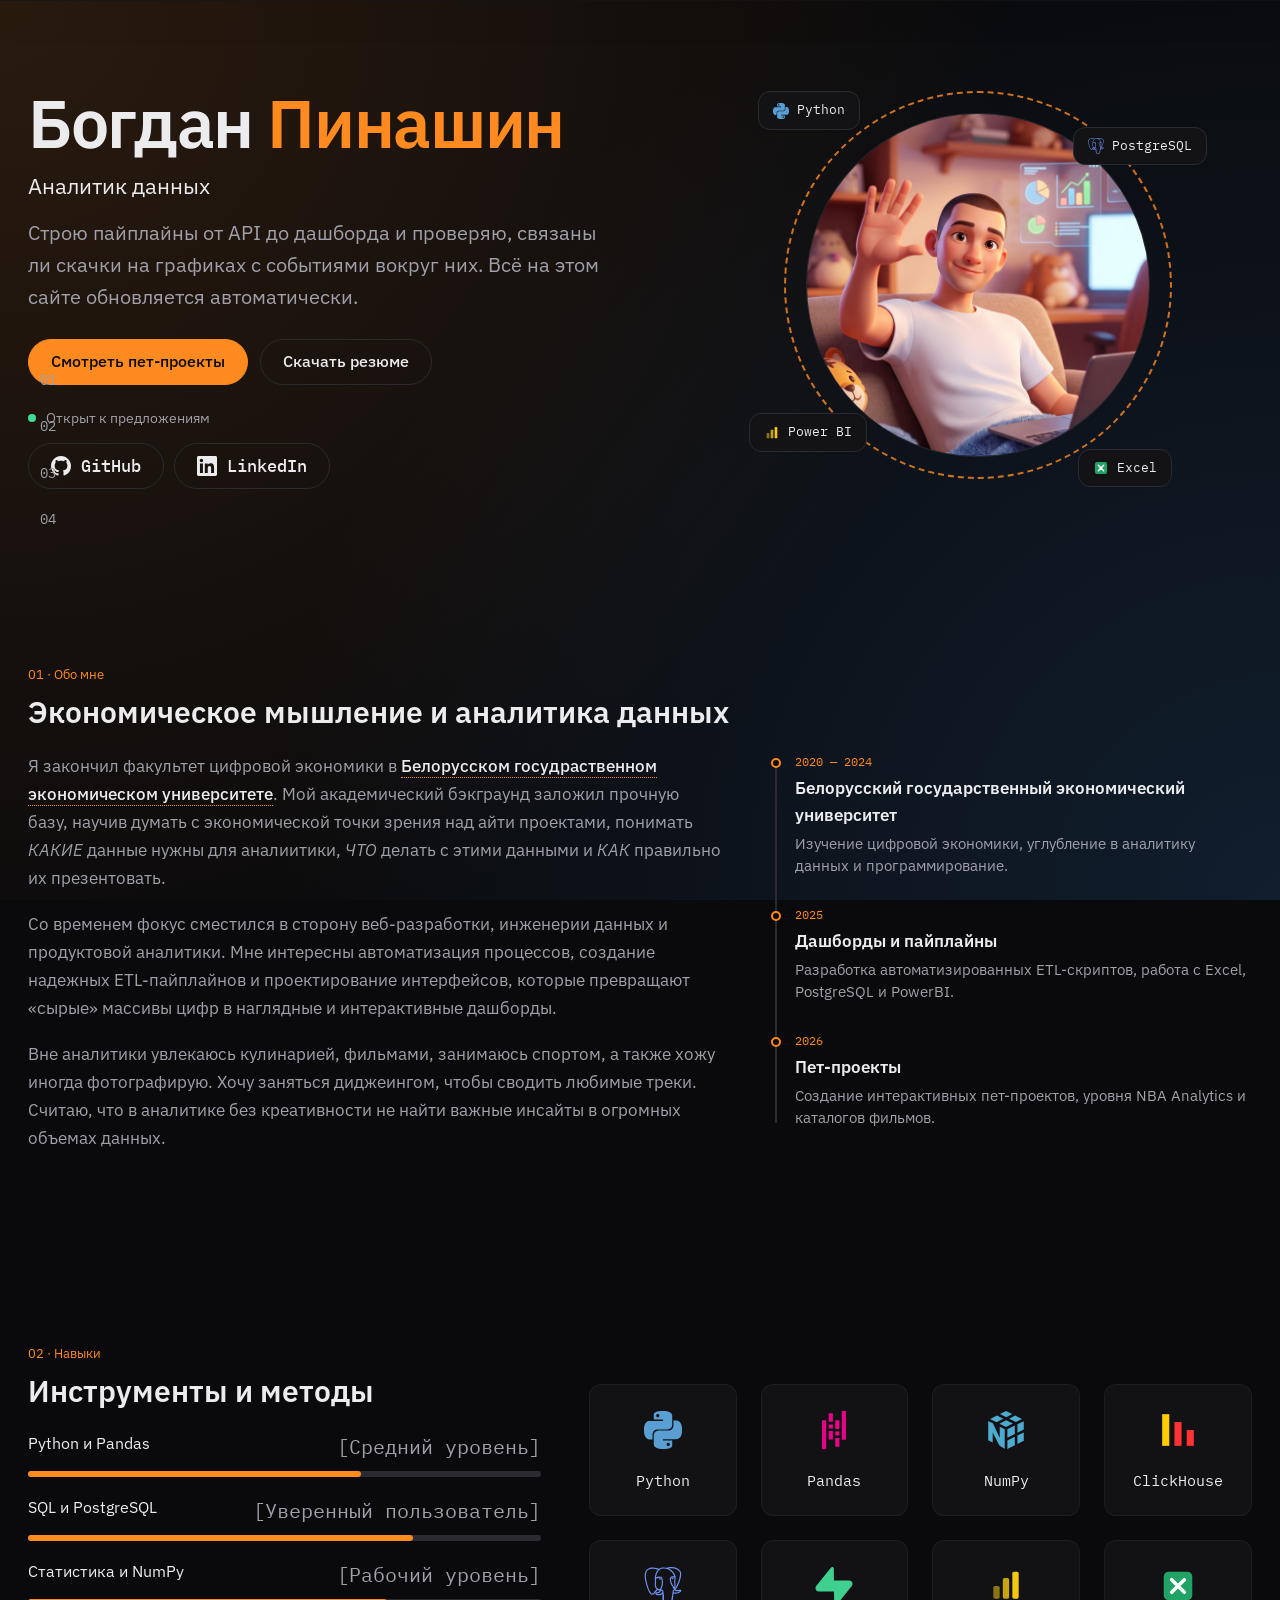
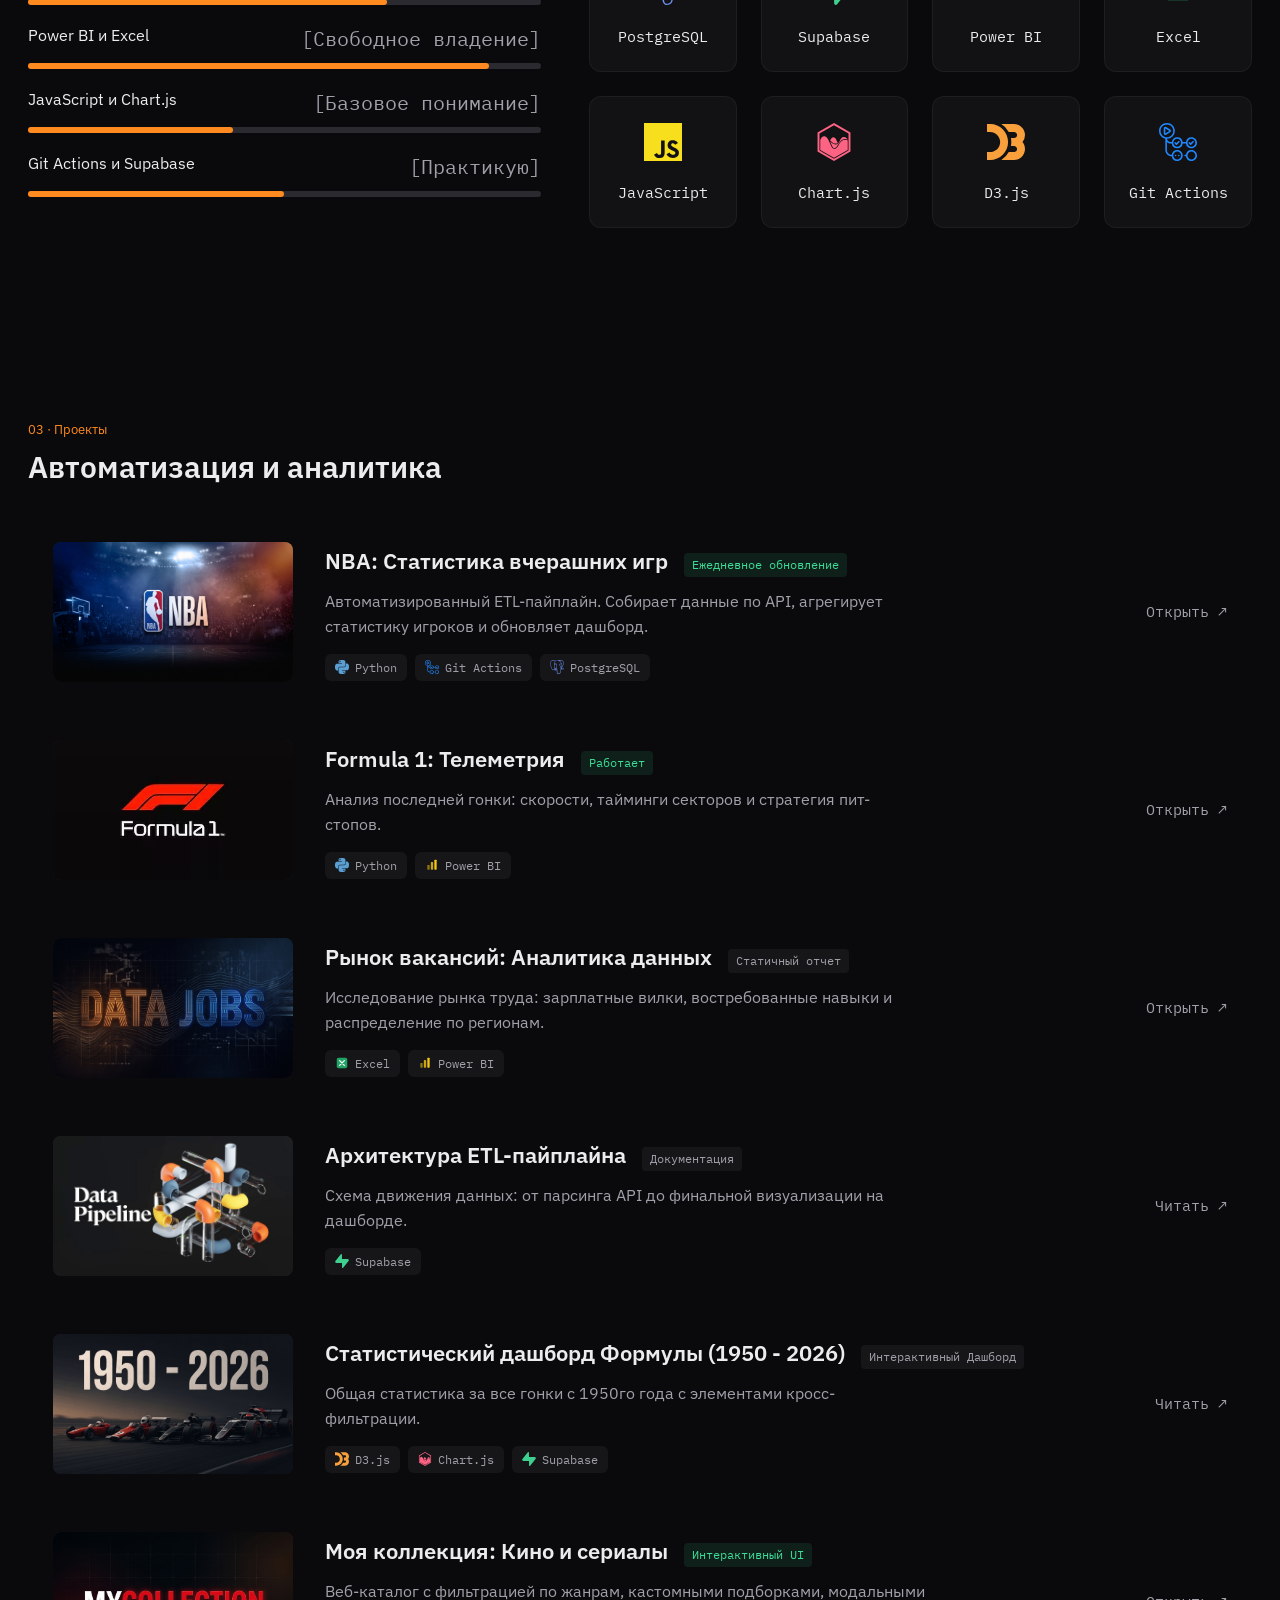
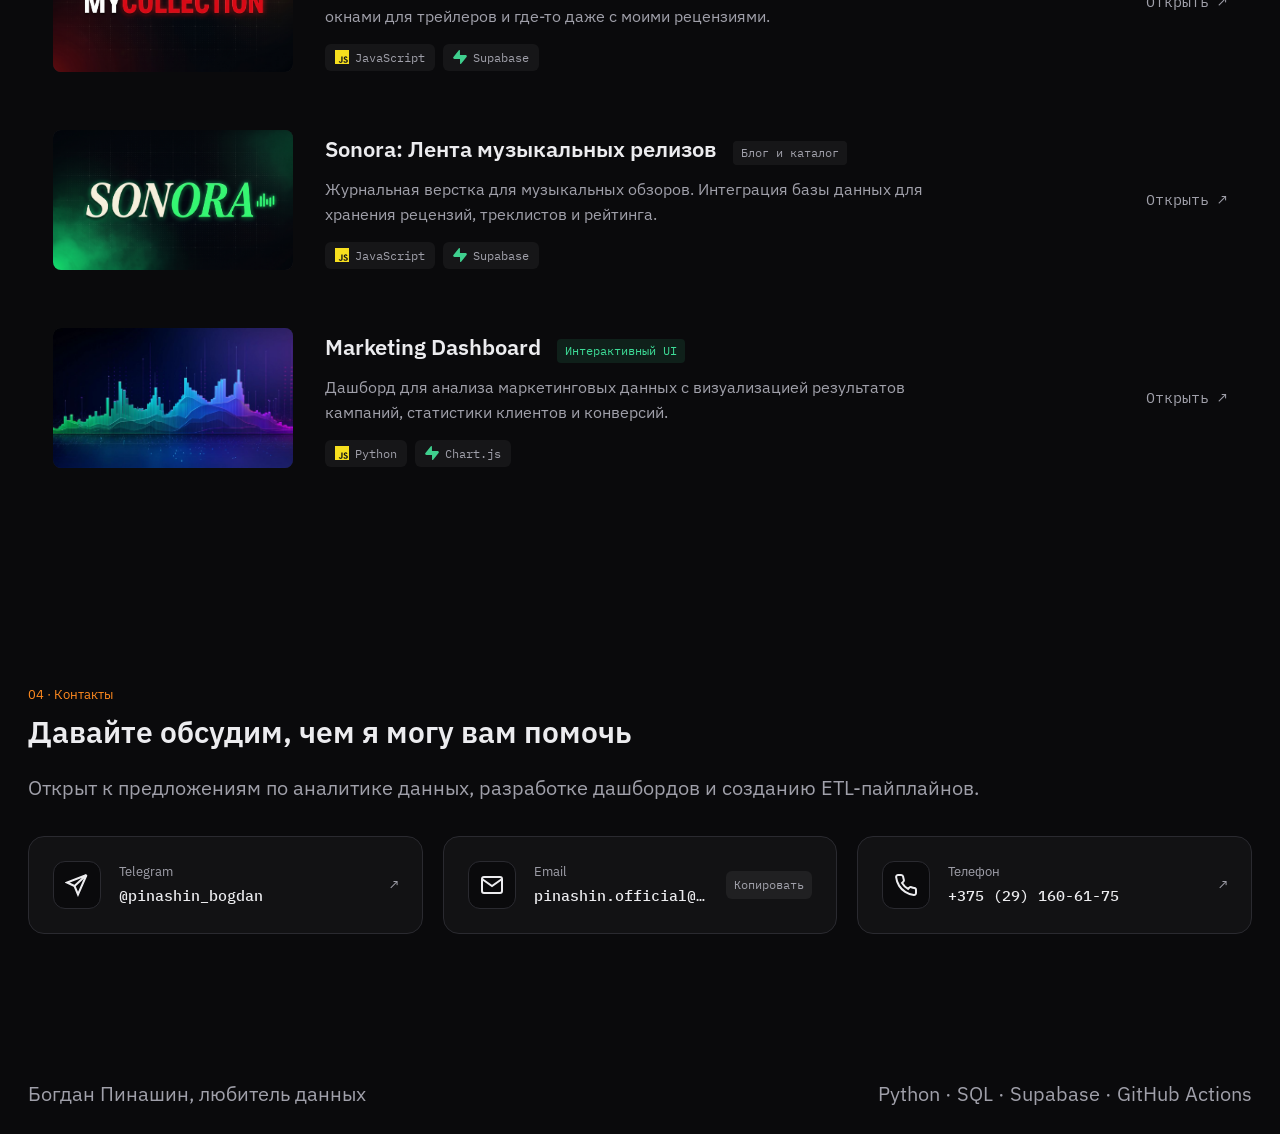
==== commit ed574f3e: "ye uj" ====
--- a/index.html
+++ b/index.html
@@ -284,7 +284,7 @@
       <!-- Проект 5: Аналитический дашборд Формула 1 () -->
       <a href="formula1_analytics.html" class="project-row">
         <div class="p-preview">
-          <img src="assets/img/data_pipeline.jpg" alt="Historical Formula1 Dashboard">
+          <img src="assets/img/old_f1.jpeg" alt="Historical Formula1 Dashboard">
         </div>
         <div class="p-info">
           <div class="p-header">
@@ -304,7 +304,7 @@
       <!-- Проект 6: Каталог фильмов -->
       <a href="https://h0usehome.github.io/top_films_by_me/" class="project-row">
         <div class="p-preview">
-          <img src="assets/img/old_f1.jpeg" alt="Movie Catalog">
+          <img src="assets/img/my_collection.jpeg" alt="Movie Catalog">
         </div>
         <div class="p-info">
           <div class="p-header">
@@ -345,7 +345,7 @@
         <div class="p-info">
           <div class="p-header">
             <h3>Marketing Dashboard</h3>
-            <span class="p-status">Интерактивный UI</span>
+            <span class="p-status online">Интерактивный UI</span>
           </div>
           <p class="p-desc">Дашборд для анализа маркетинговых данных с визуализацией результатов кампаний, статистики клиентов и конверсий.</p>
           <div class="p-skills">
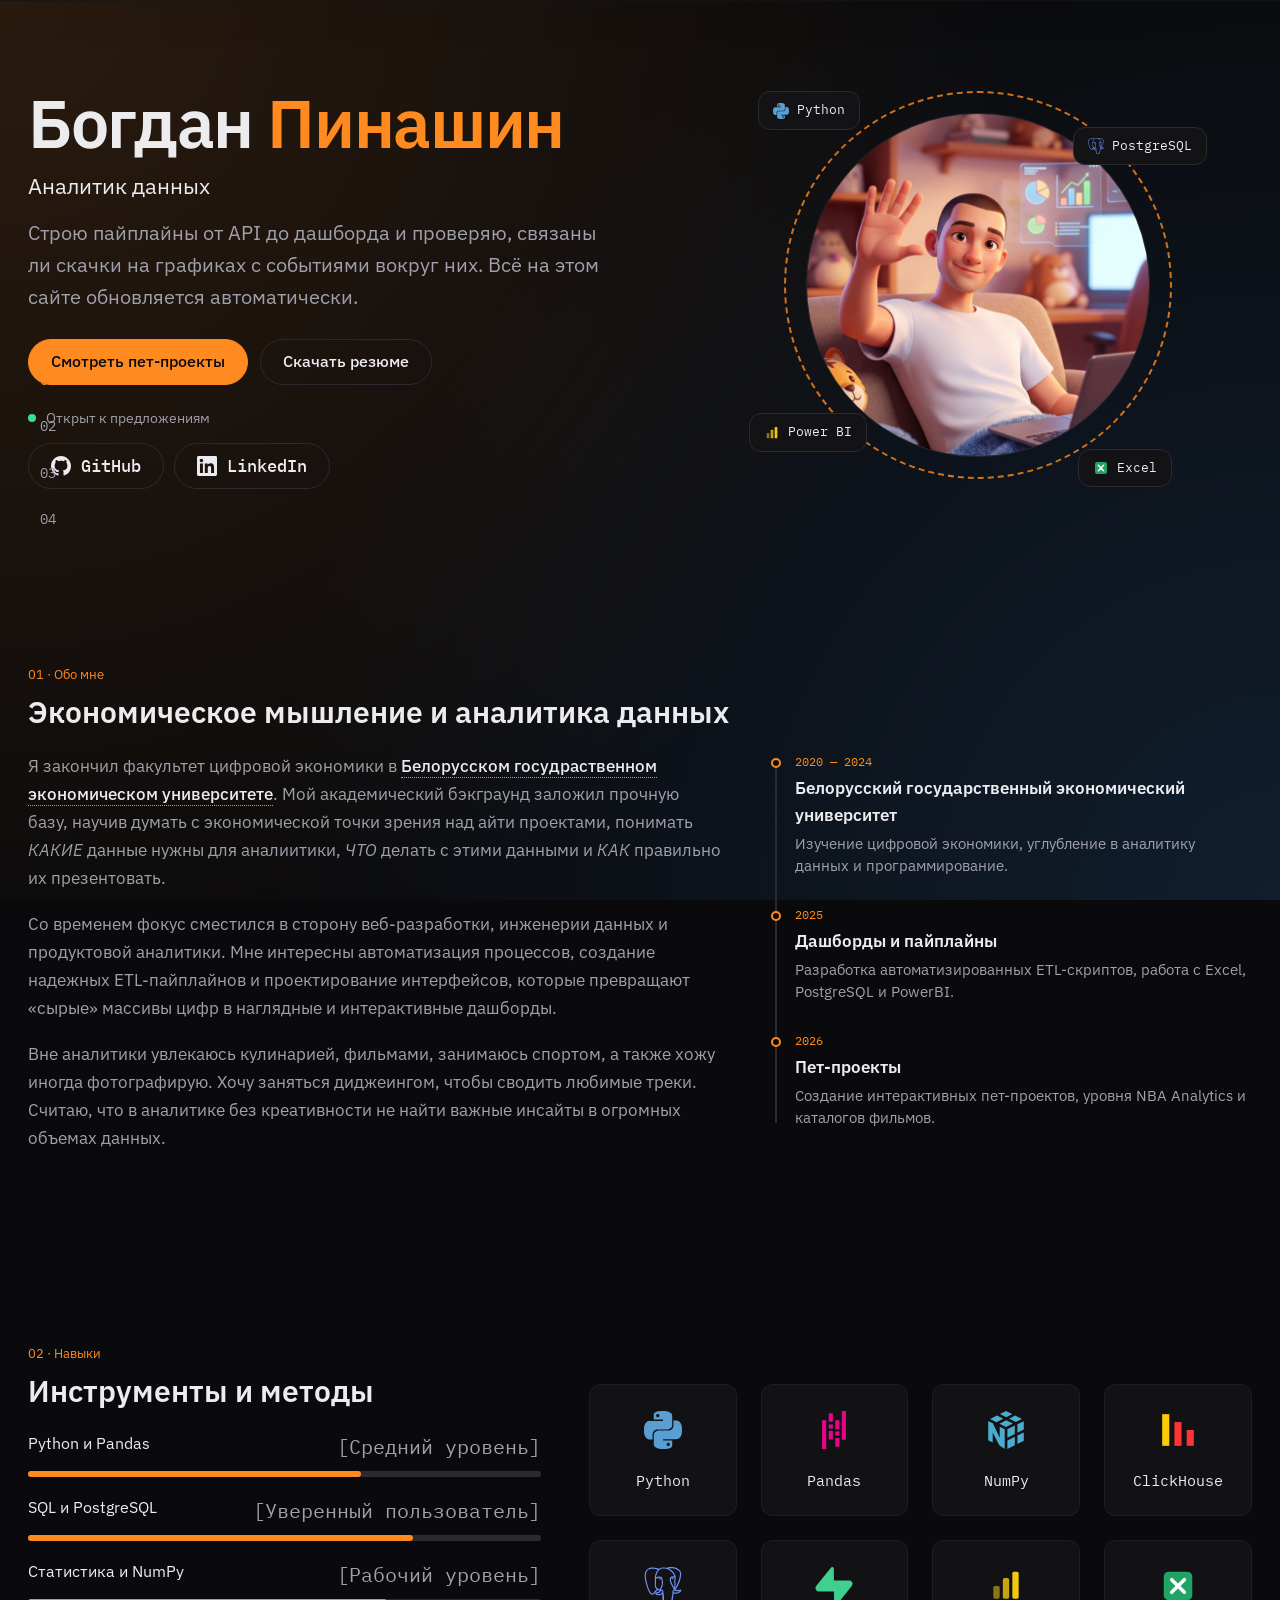
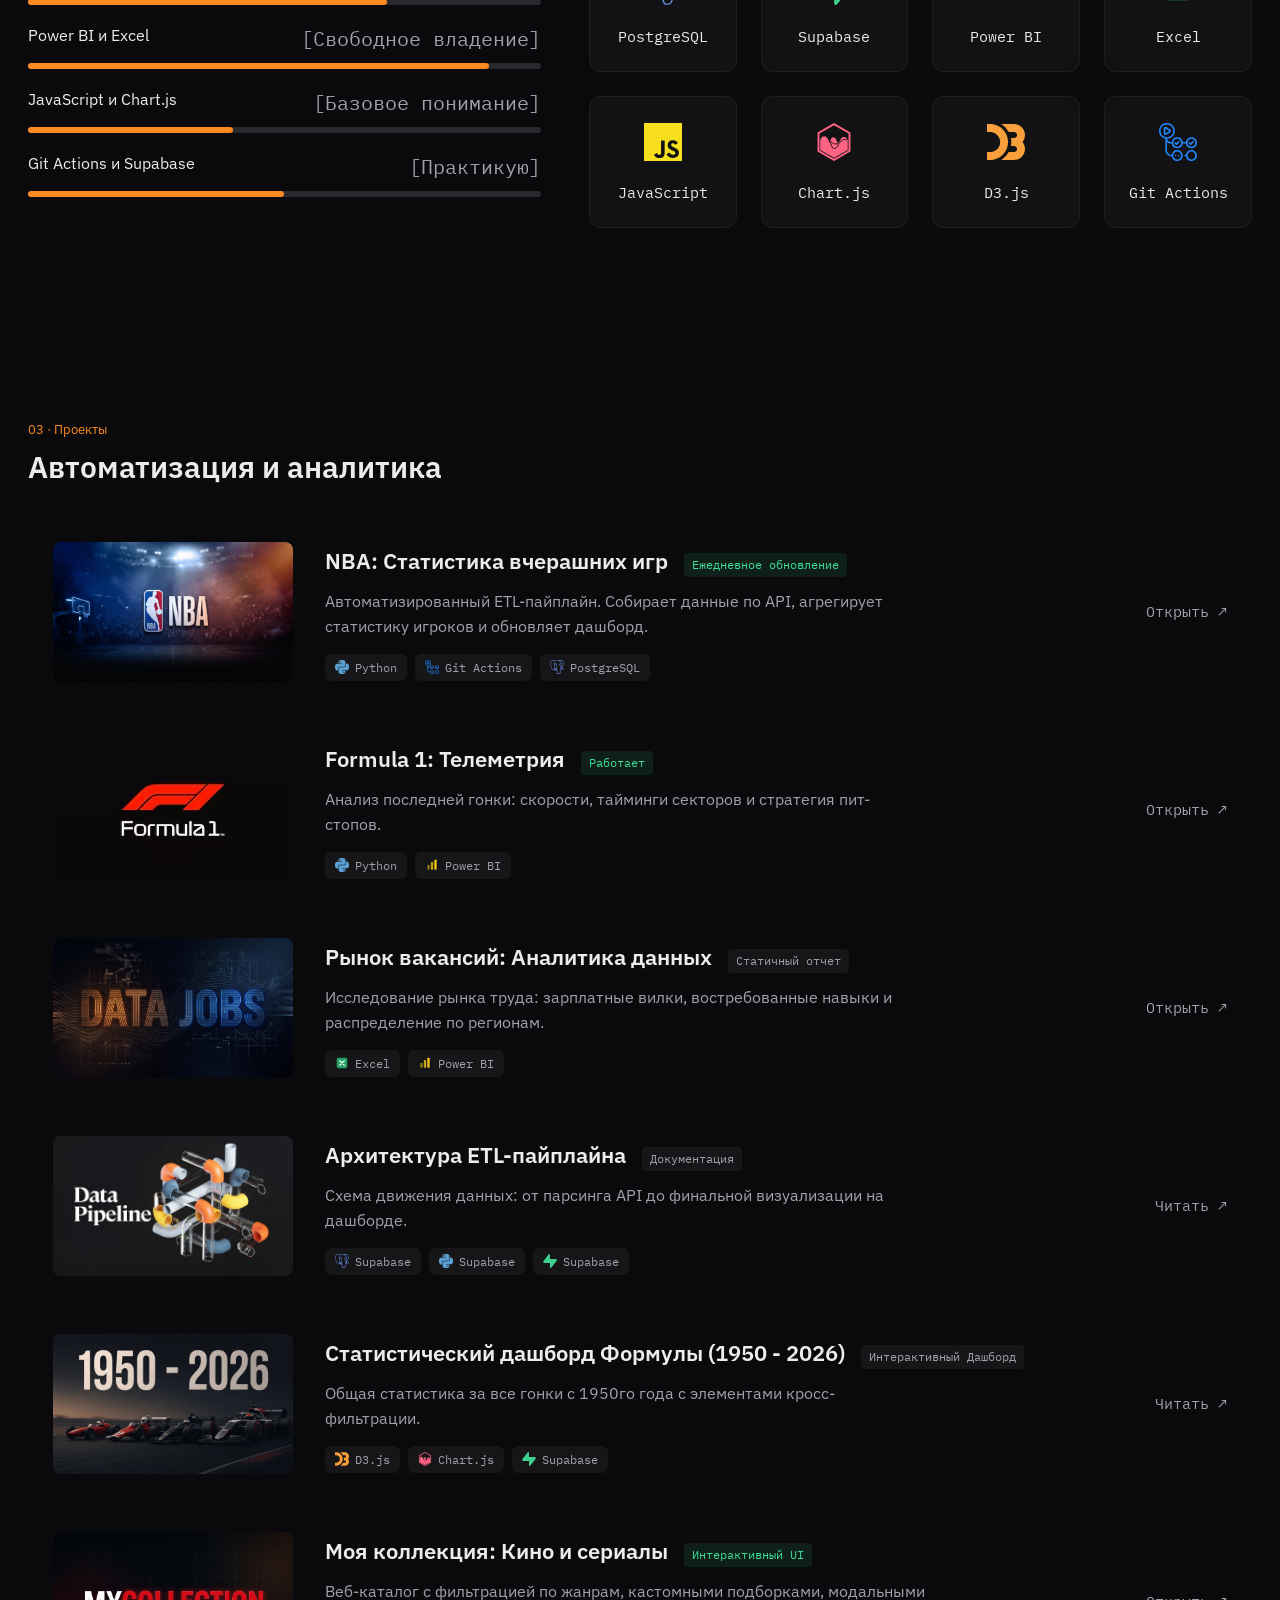
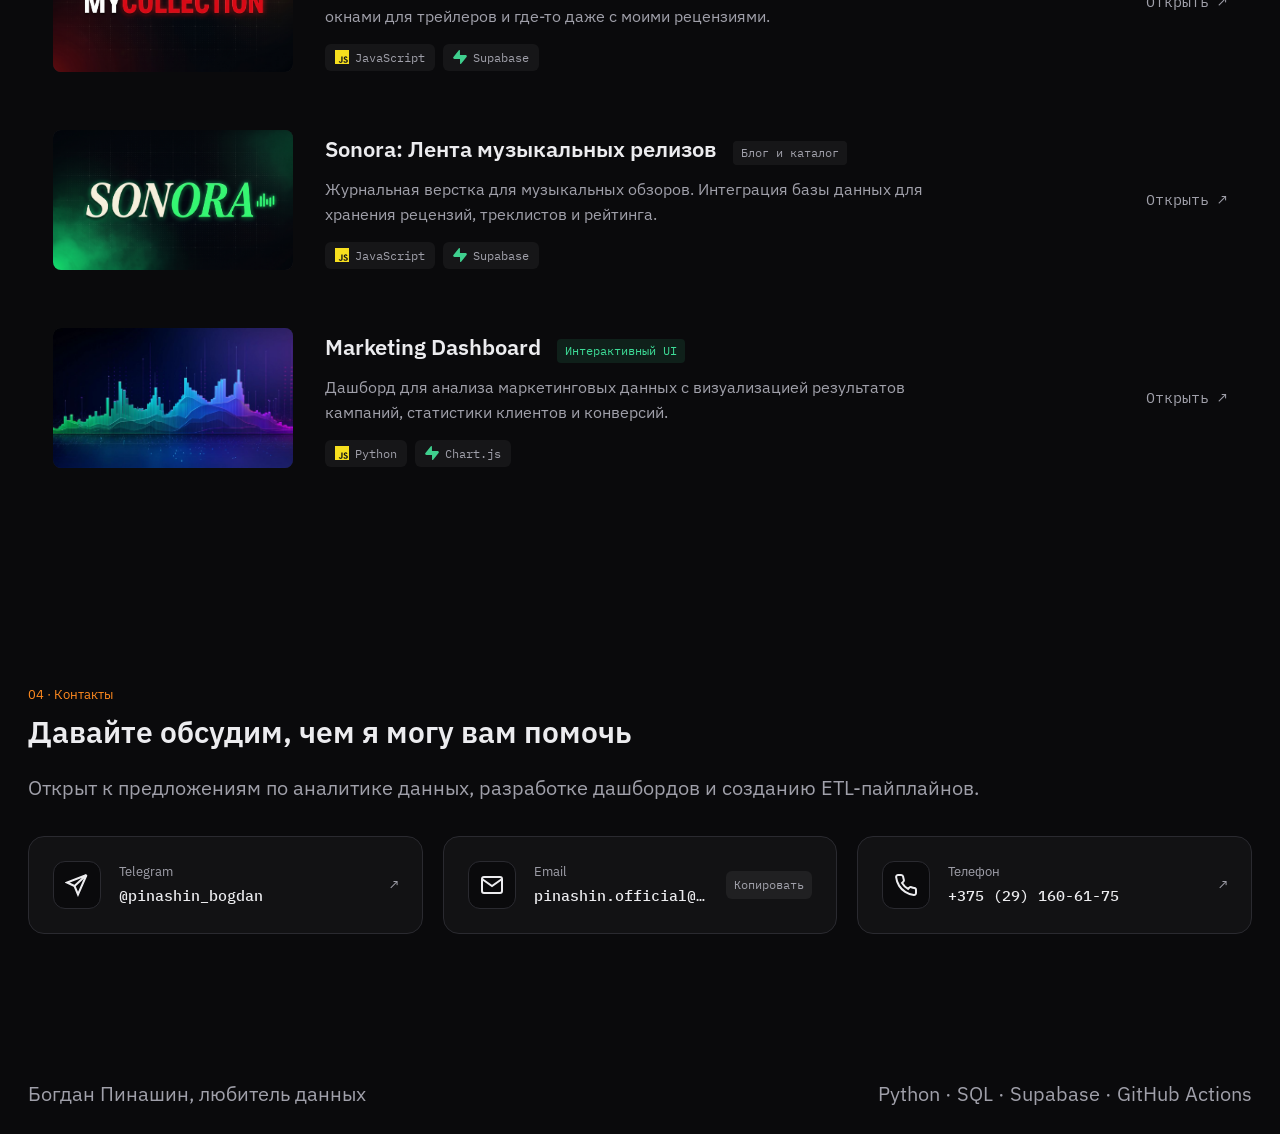
==== commit 6d61a980: "fer" ====
--- a/index.html
+++ b/index.html
@@ -275,6 +275,8 @@
           </div>
           <p class="p-desc">Схема движения данных: от парсинга API до финальной визуализации на дашборде.</p>
           <div class="p-skills">
+            <span class="p-chip"><svg width="14" height="14"><use href="#i-postgresql"/></svg>Supabase</span>
+            <span class="p-chip"><svg width="14" height="14"><use href="#i-python"/></svg>Supabase</span>
             <span class="p-chip"><svg width="14" height="14"><use href="#i-supabase"/></svg>Supabase</span>
           </div>
         </div>
--- a/assets/css/style.css
+++ b/assets/css/style.css
@@ -128,7 +128,7 @@
     border-radius: 50%;
     border: 2px dashed var(--ac);
     opacity: .8;
-    transition: opacity 0.5s ease-out; 
+    transition: opacity 0.9s ease-out; 
     z-index: 2;
 }
 
@@ -136,7 +136,7 @@
     opacity: 1;
     animation: spin 12s linear infinite; 
 }
-.stage:hover img { transform: scale(1.08); }
+.stage:hover img { transform: scale(1.05); }
 
 .chip {
     position: absolute;
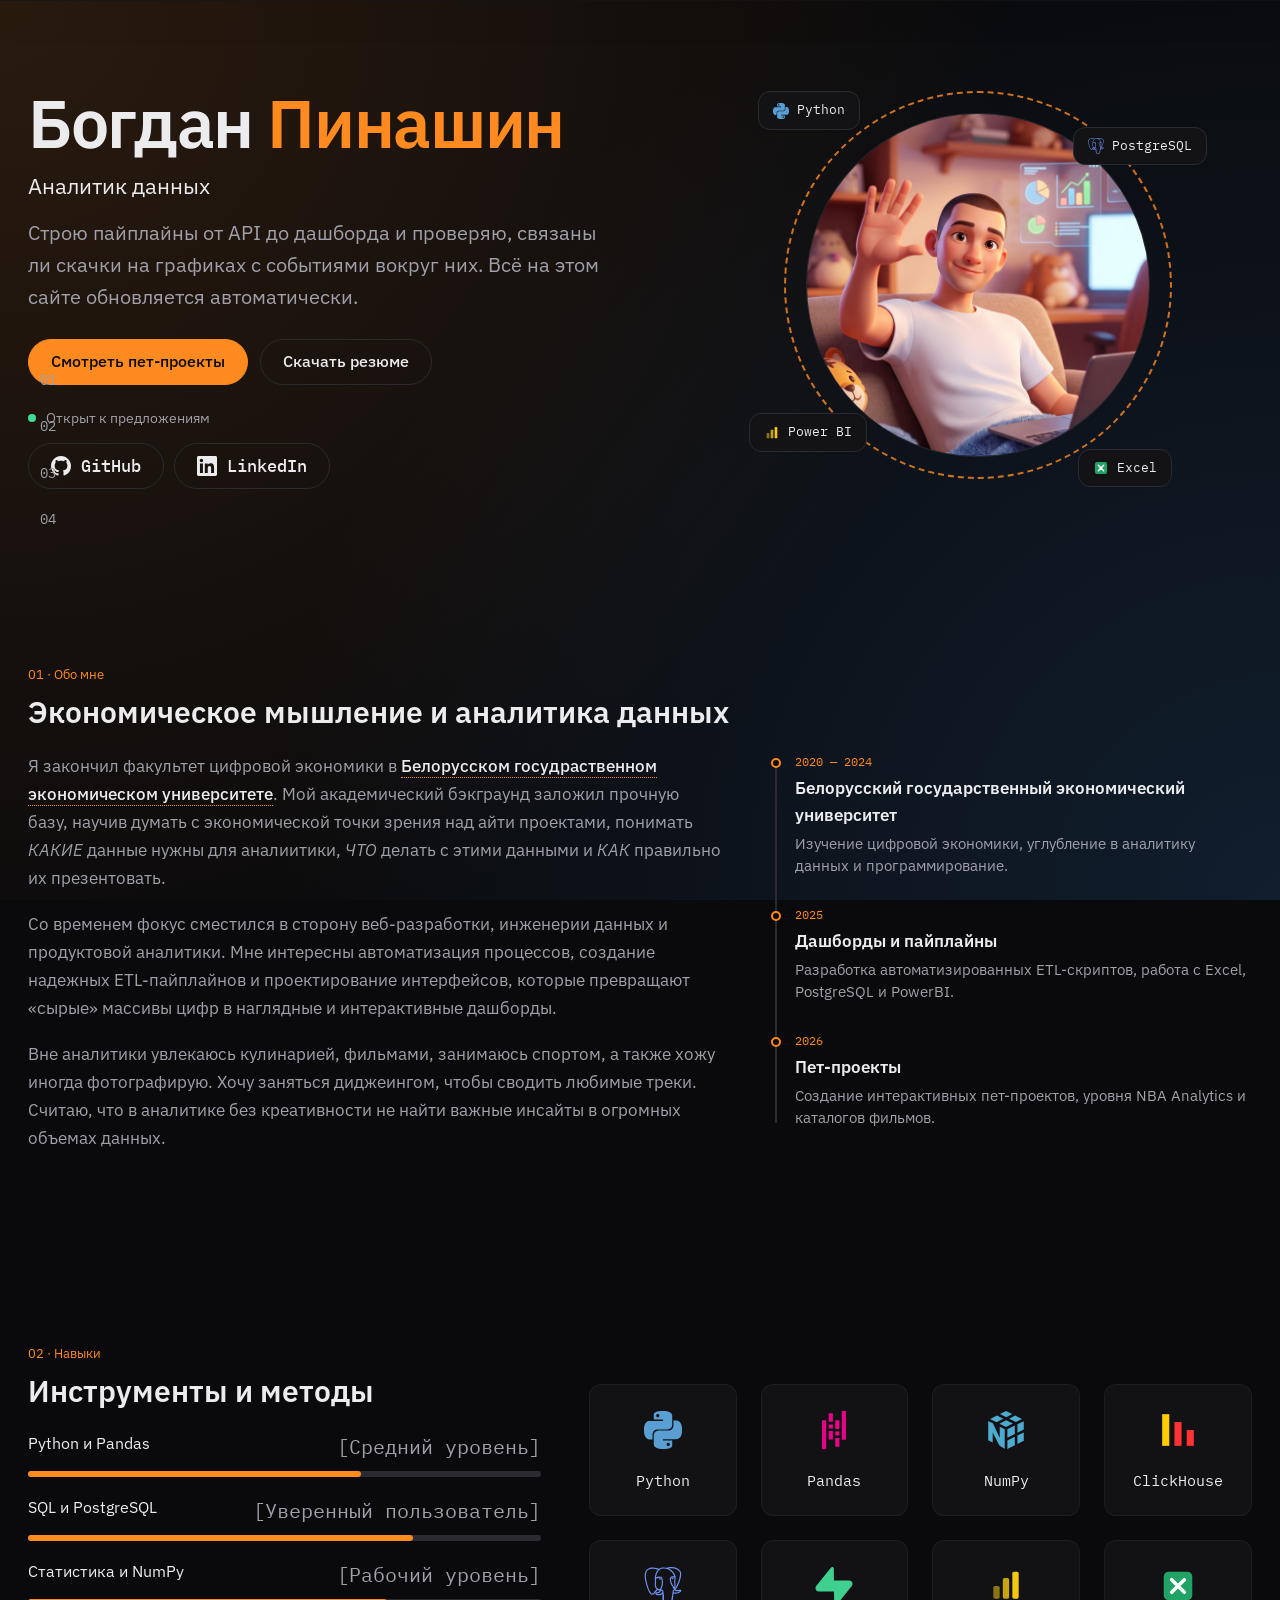
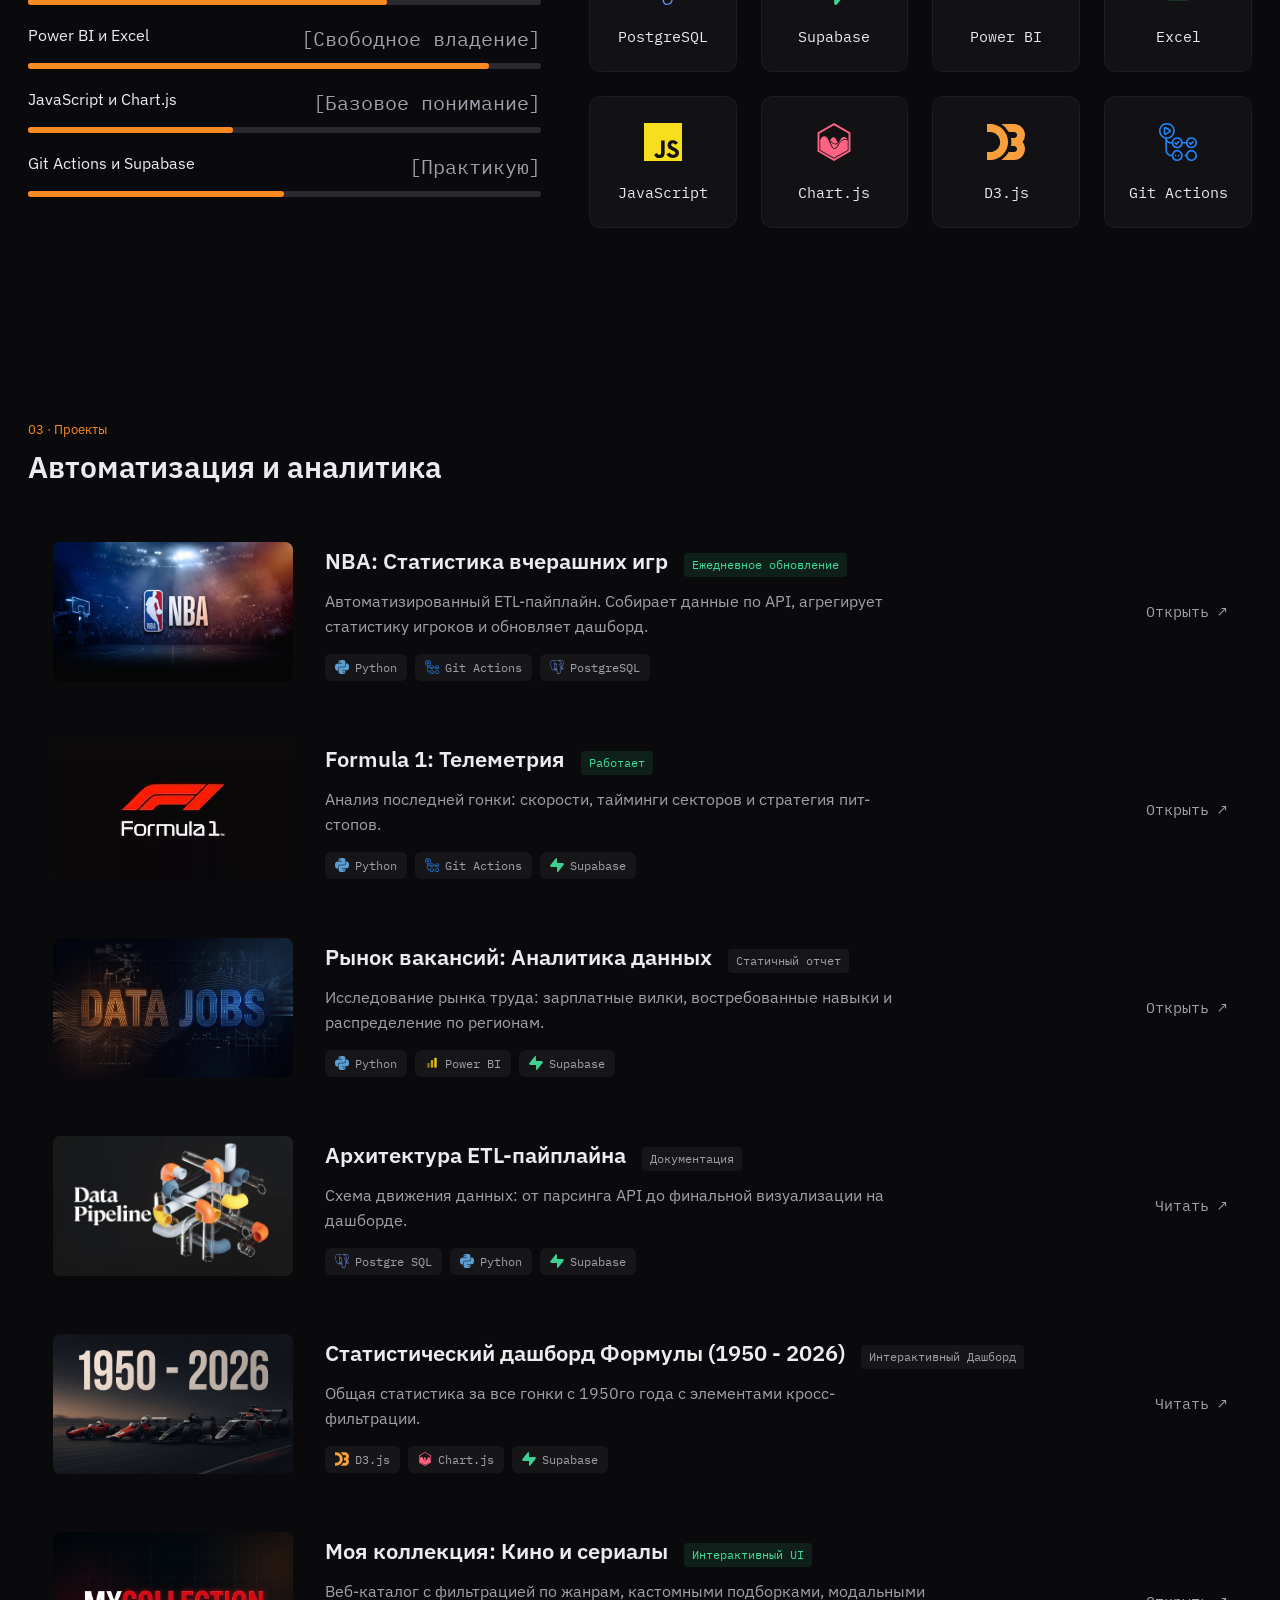
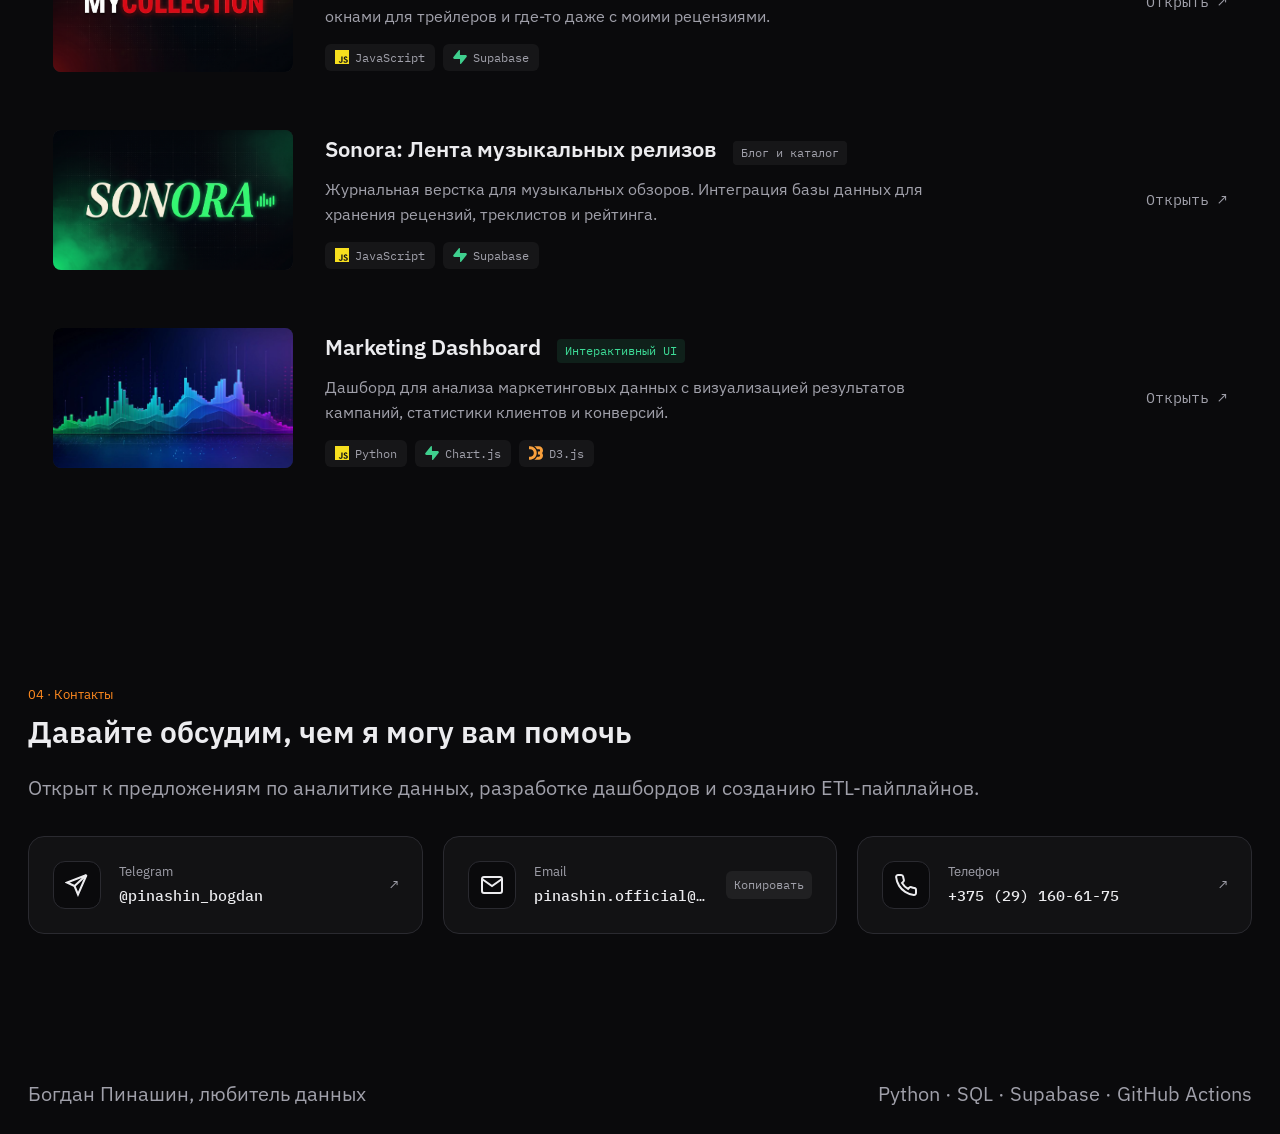
==== commit 94128be4: "icons" ====
--- a/index.html
+++ b/index.html
@@ -238,7 +238,8 @@
           <p class="p-desc">Анализ последней гонки: скорости, тайминги секторов и стратегия пит-стопов.</p>
           <div class="p-skills">
             <span class="p-chip"><svg width="14" height="14"><use href="#i-python"/></svg>Python</span>
-            <span class="p-chip"><svg width="14" height="14"><use href="#i-powerbi"/></svg>Power BI</span>
+            <span class="p-chip"><svg width="14" height="14"><use href="#i-githubactions"/></svg>Git Actions</span>
+            <span class="p-chip"><svg width="14" height="14"><use href="#i-supabase"/></svg>Supabase</span>
           </div>
         </div>
         <div class="p-action">Открыть ↗</div>
@@ -256,8 +257,9 @@
           </div>
           <p class="p-desc">Исследование рынка труда: зарплатные вилки, востребованные навыки и распределение по регионам.</p>
           <div class="p-skills">
-            <span class="p-chip"><svg width="14" height="14"><use href="#i-excel"/></svg>Excel</span>
+            <span class="p-chip"><svg width="14" height="14"><use href="#i-python"/></svg>Python</span>
             <span class="p-chip"><svg width="14" height="14"><use href="#i-powerbi"/></svg>Power BI</span>
+            <span class="p-chip"><svg width="14" height="14"><use href="#i-supabase"/></svg>Supabase</span>
           </div>
         </div>
         <div class="p-action">Открыть ↗</div>
@@ -275,8 +277,8 @@
           </div>
           <p class="p-desc">Схема движения данных: от парсинга API до финальной визуализации на дашборде.</p>
           <div class="p-skills">
-            <span class="p-chip"><svg width="14" height="14"><use href="#i-postgresql"/></svg>Supabase</span>
-            <span class="p-chip"><svg width="14" height="14"><use href="#i-python"/></svg>Supabase</span>
+            <span class="p-chip"><svg width="14" height="14"><use href="#i-postgresql"/></svg>Postgre SQL</span>
+            <span class="p-chip"><svg width="14" height="14"><use href="#i-python"/></svg>Python</span>
             <span class="p-chip"><svg width="14" height="14"><use href="#i-supabase"/></svg>Supabase</span>
           </div>
         </div>
@@ -353,6 +355,7 @@
           <div class="p-skills">
             <span class="p-chip"><svg width="14" height="14"><use href="#i-javascript"/></svg>Python</span>
             <span class="p-chip"><svg width="14" height="14"><use href="#i-supabase"/></svg>Chart.js</span>
+            <span class="p-chip"><svg width="14" height ="14"><use href="#i-d3"/></svg>D3.js</span>
           </div>
         </div>
         <div class="p-action">Открыть ↗</div>
--- a/assets/css/style.css
+++ b/assets/css/style.css
@@ -80,6 +80,7 @@
     border-bottom: 1px solid rgba(255, 255, 255, 0.03);
     box-shadow: 0 10px 30px rgba(0, 0, 0, 0.5);
 }
+
 .top .w { display: flex; align-items: center; justify-content: space-between; min-height: 68px; gap: 16px; }
 .logo { font-weight: 600; font-size: 18px; white-space: nowrap; }
 .logo span { color: var(--ac); }
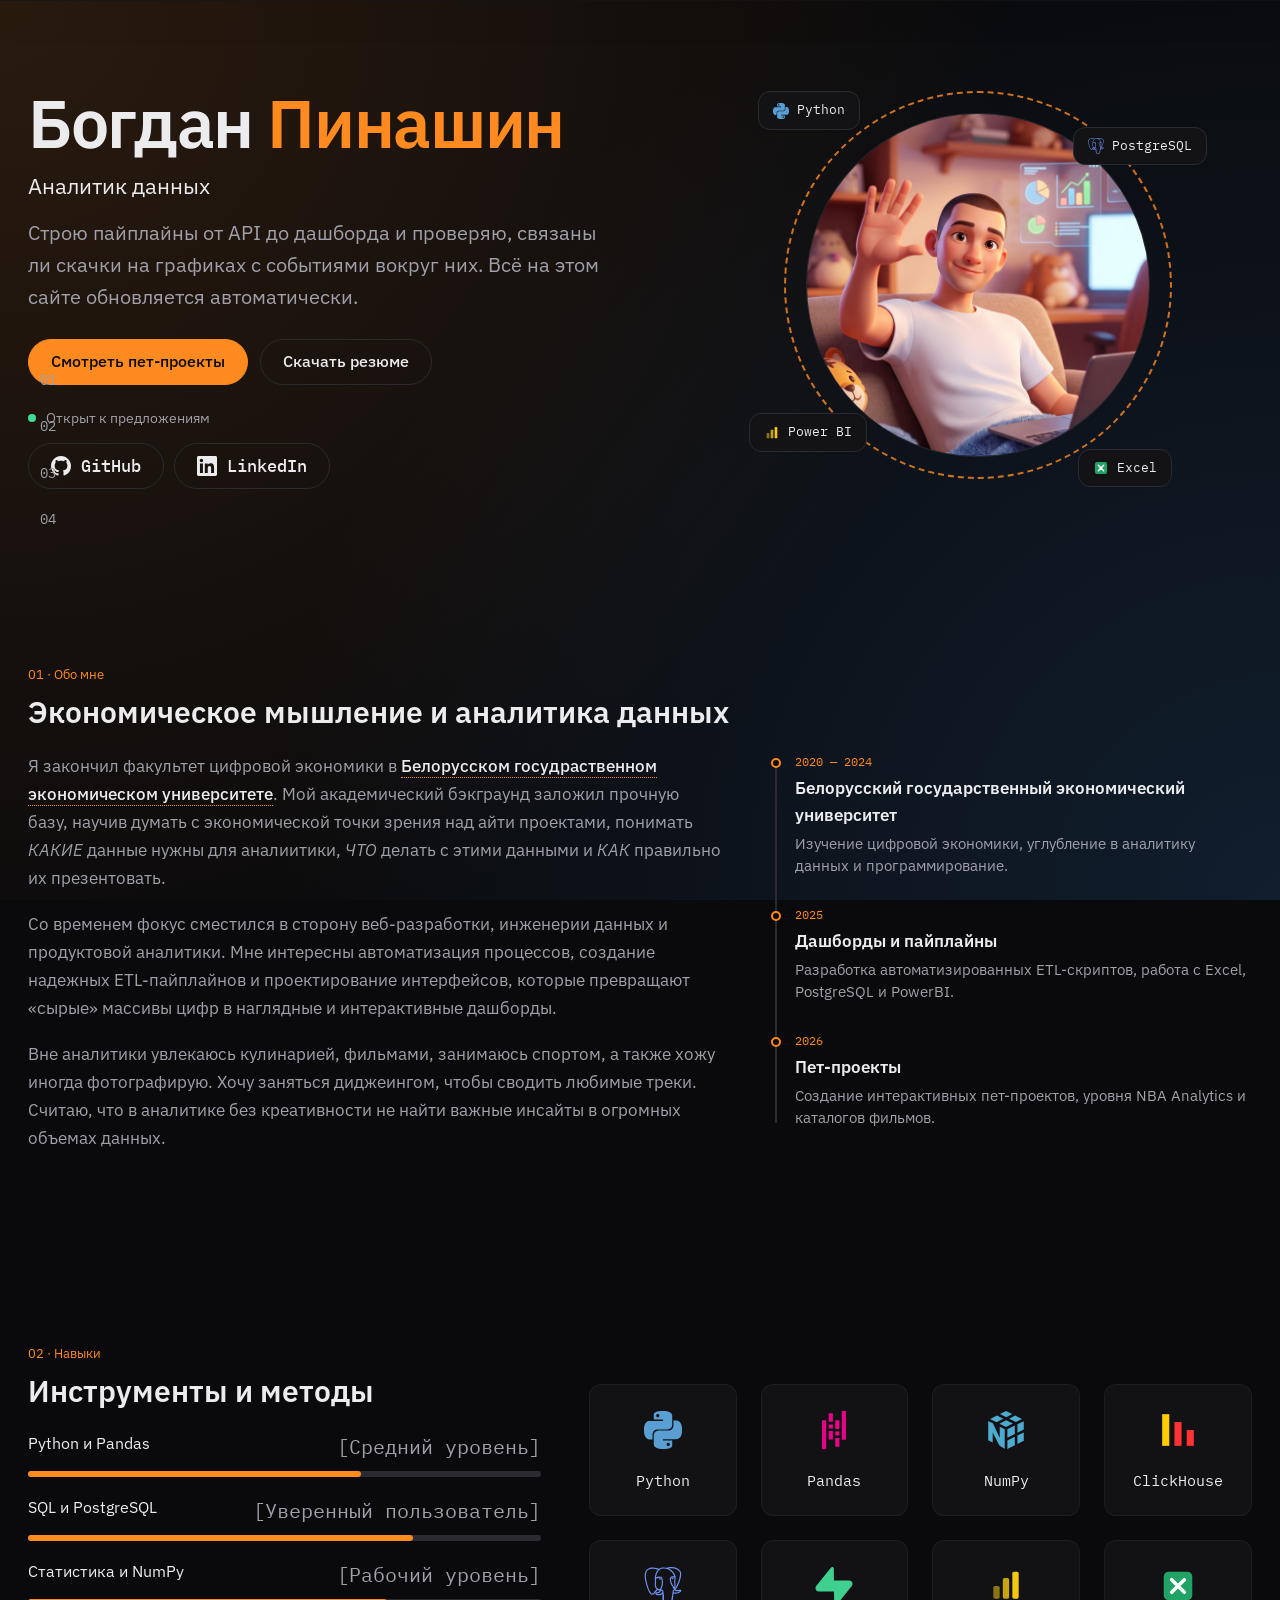
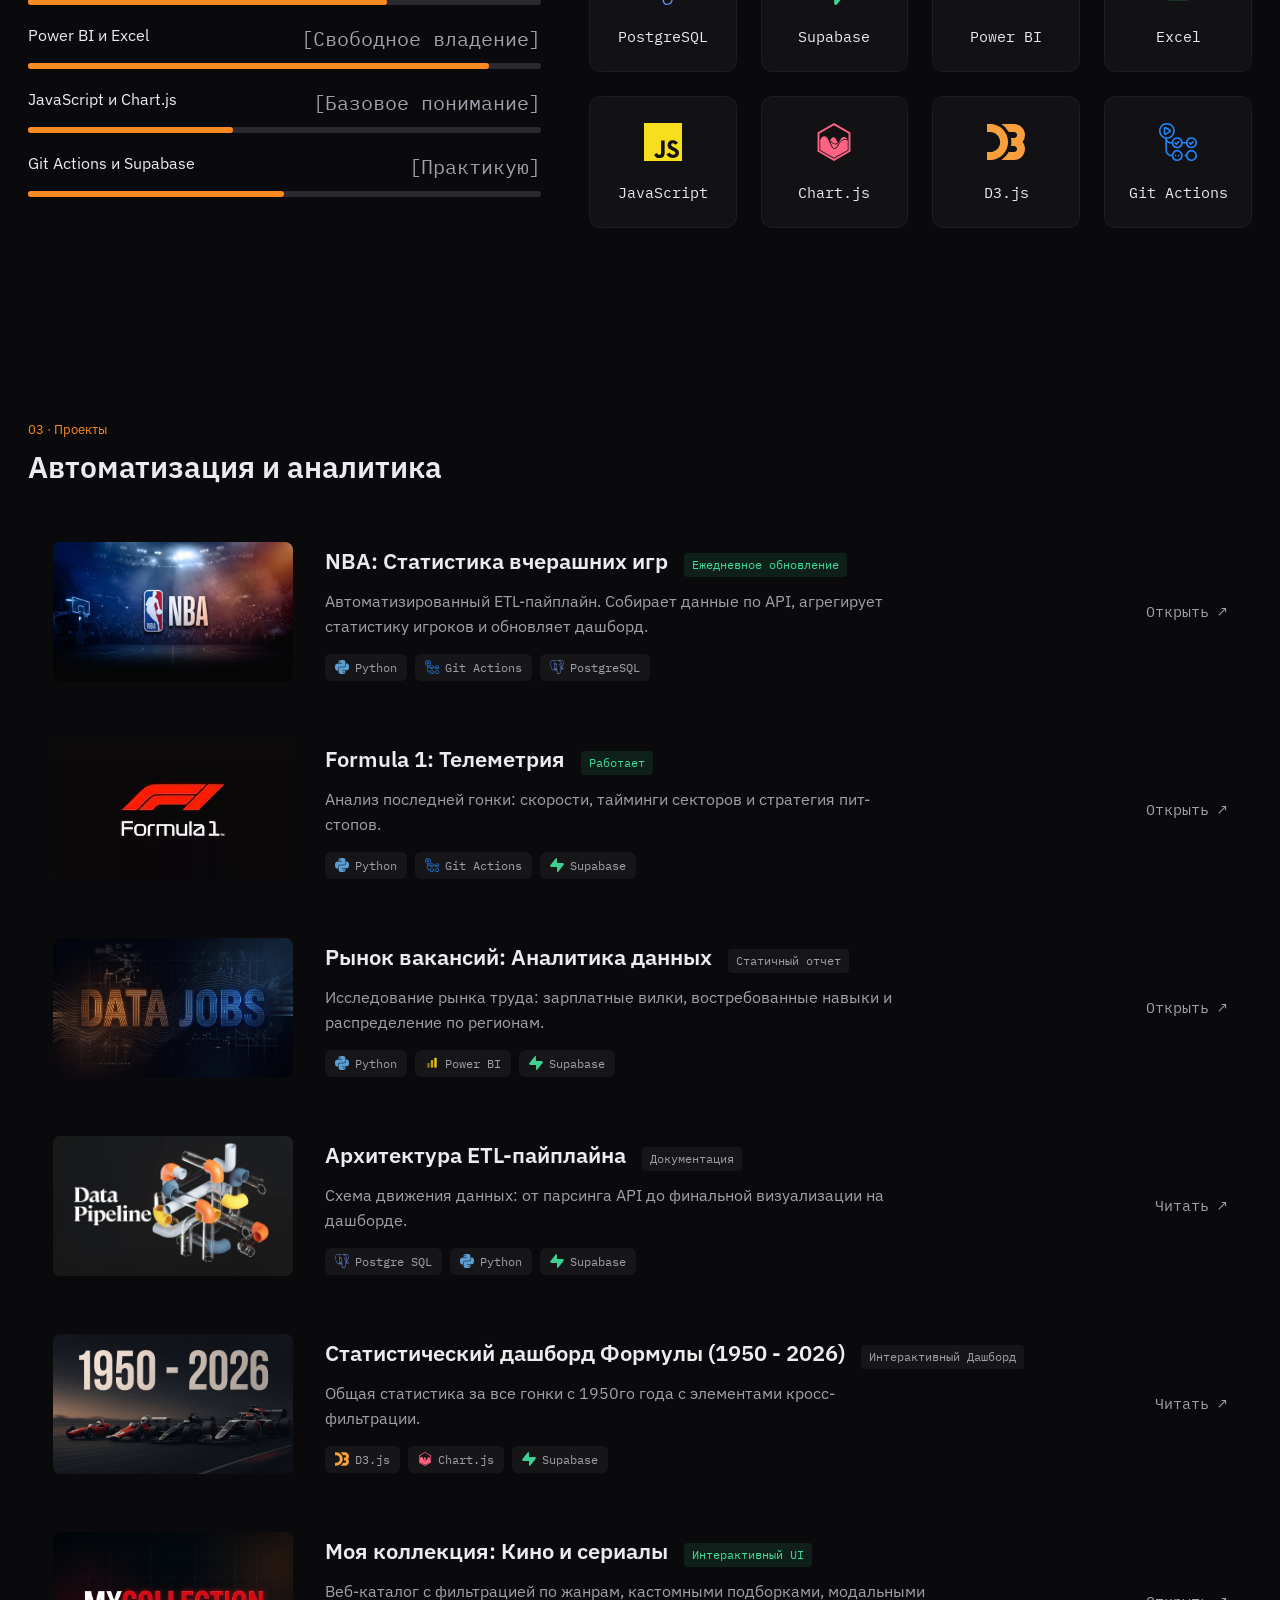
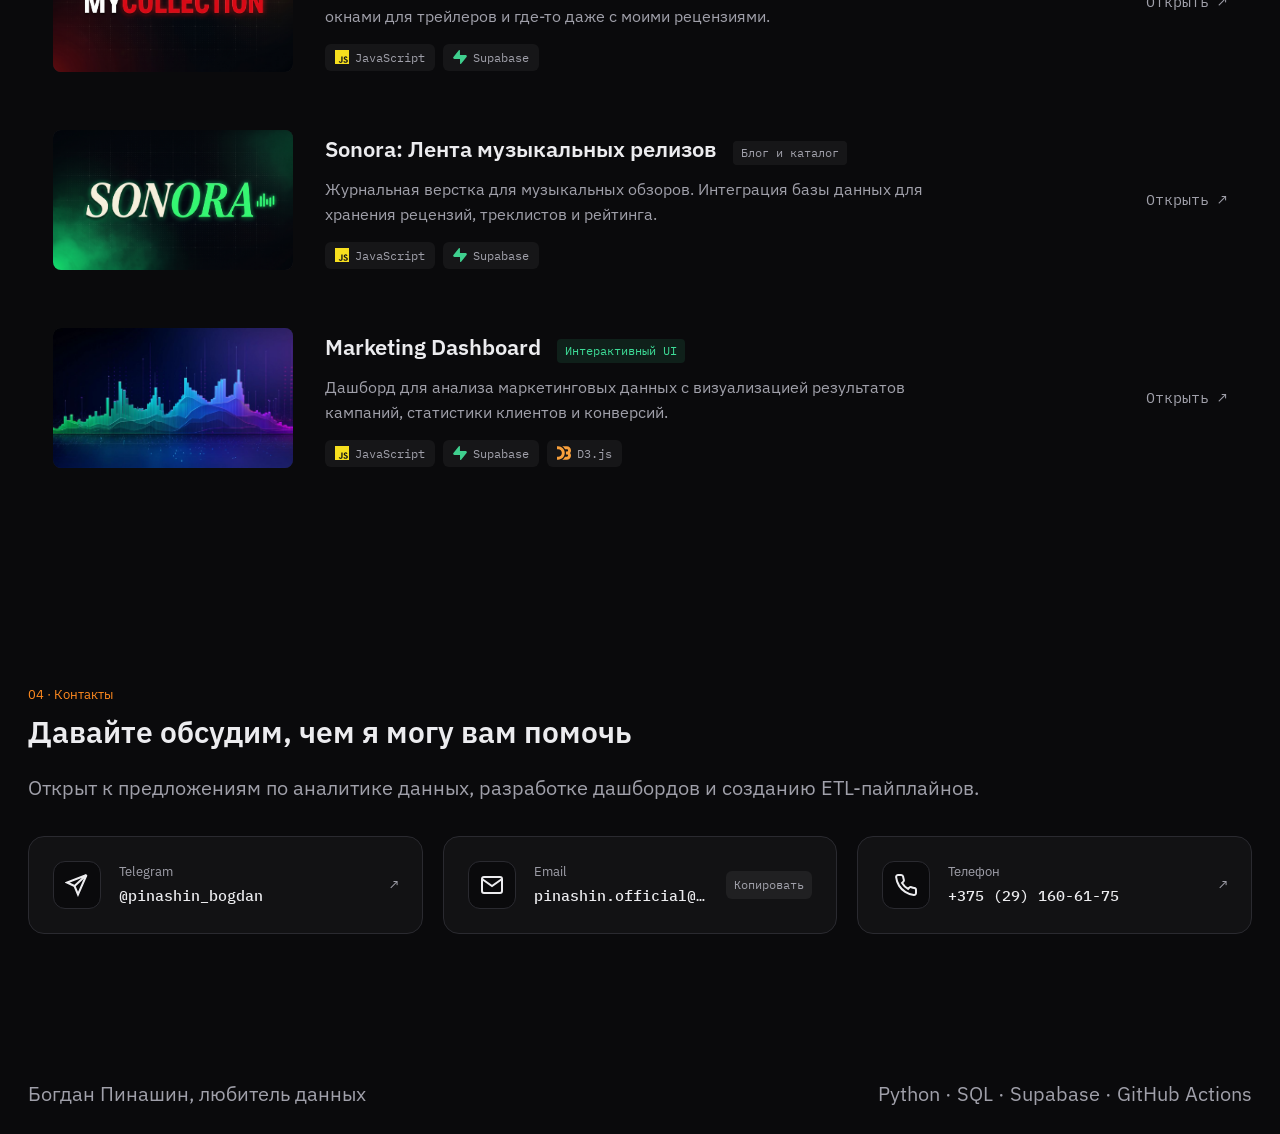
==== commit 22cd2f8d: "try" ====
--- a/index.html
+++ b/index.html
@@ -353,8 +353,8 @@
           </div>
           <p class="p-desc">Дашборд для анализа маркетинговых данных с визуализацией результатов кампаний, статистики клиентов и конверсий.</p>
           <div class="p-skills">
-            <span class="p-chip"><svg width="14" height="14"><use href="#i-javascript"/></svg>Python</span>
-            <span class="p-chip"><svg width="14" height="14"><use href="#i-supabase"/></svg>Chart.js</span>
+            <span class="p-chip"><svg width="14" height="14"><use href="#i-javascript"/></svg>JavaScript</span>
+            <span class="p-chip"><svg width="14" height="14"><use href="#i-supabase"/></svg>Supabase</span>
             <span class="p-chip"><svg width="14" height ="14"><use href="#i-d3"/></svg>D3.js</span>
           </div>
         </div>
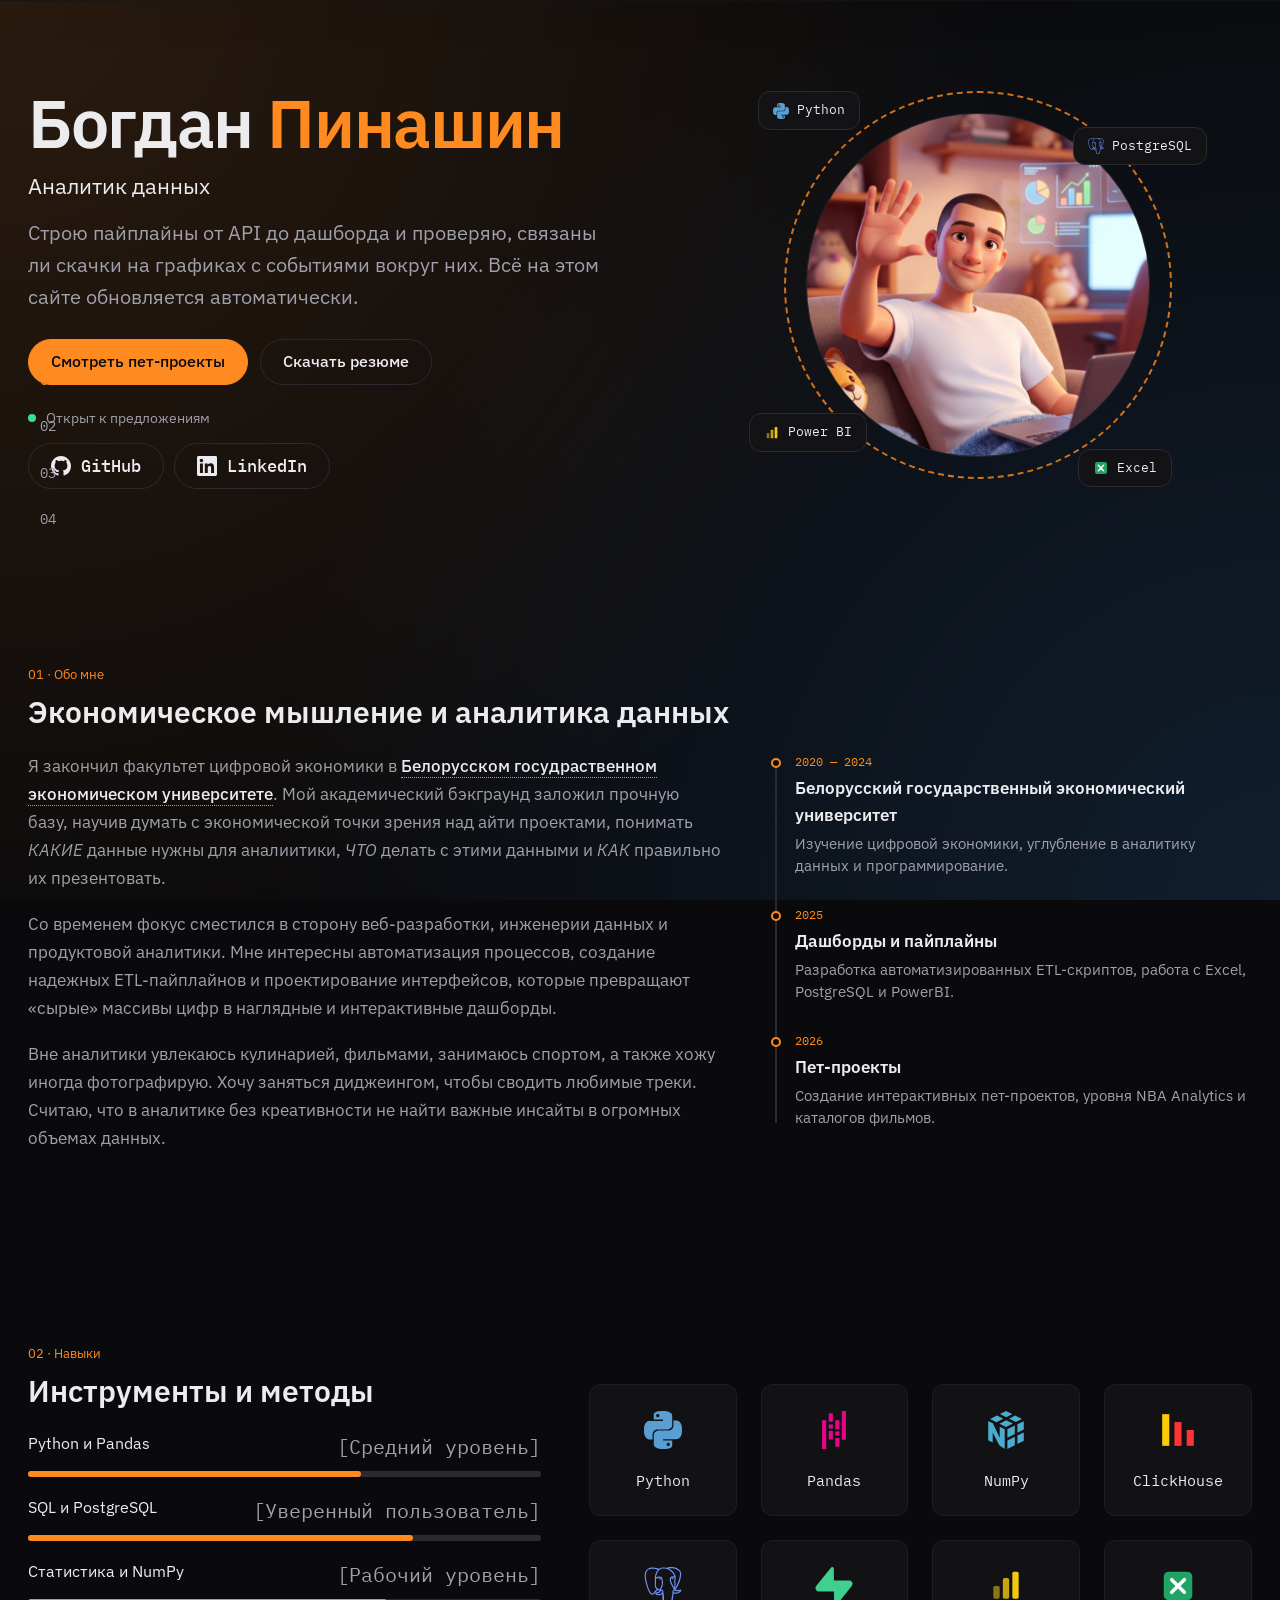
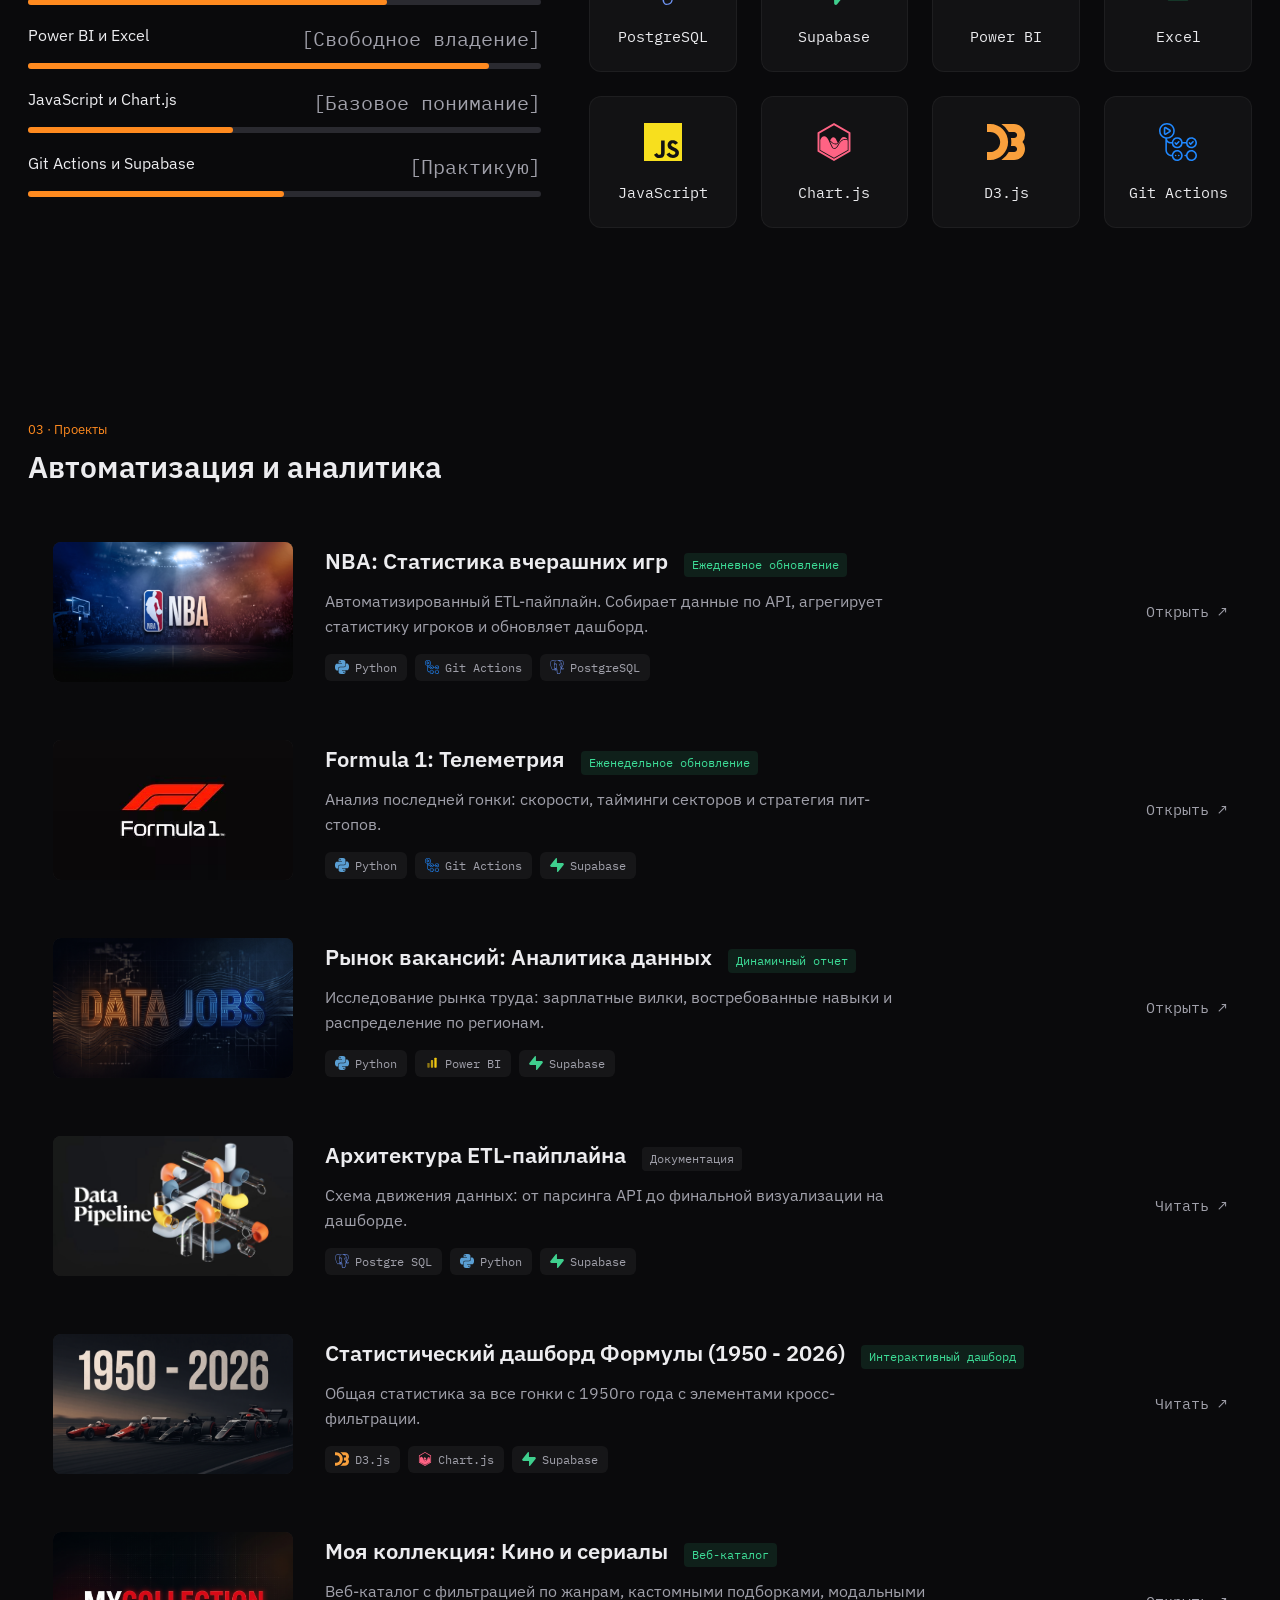
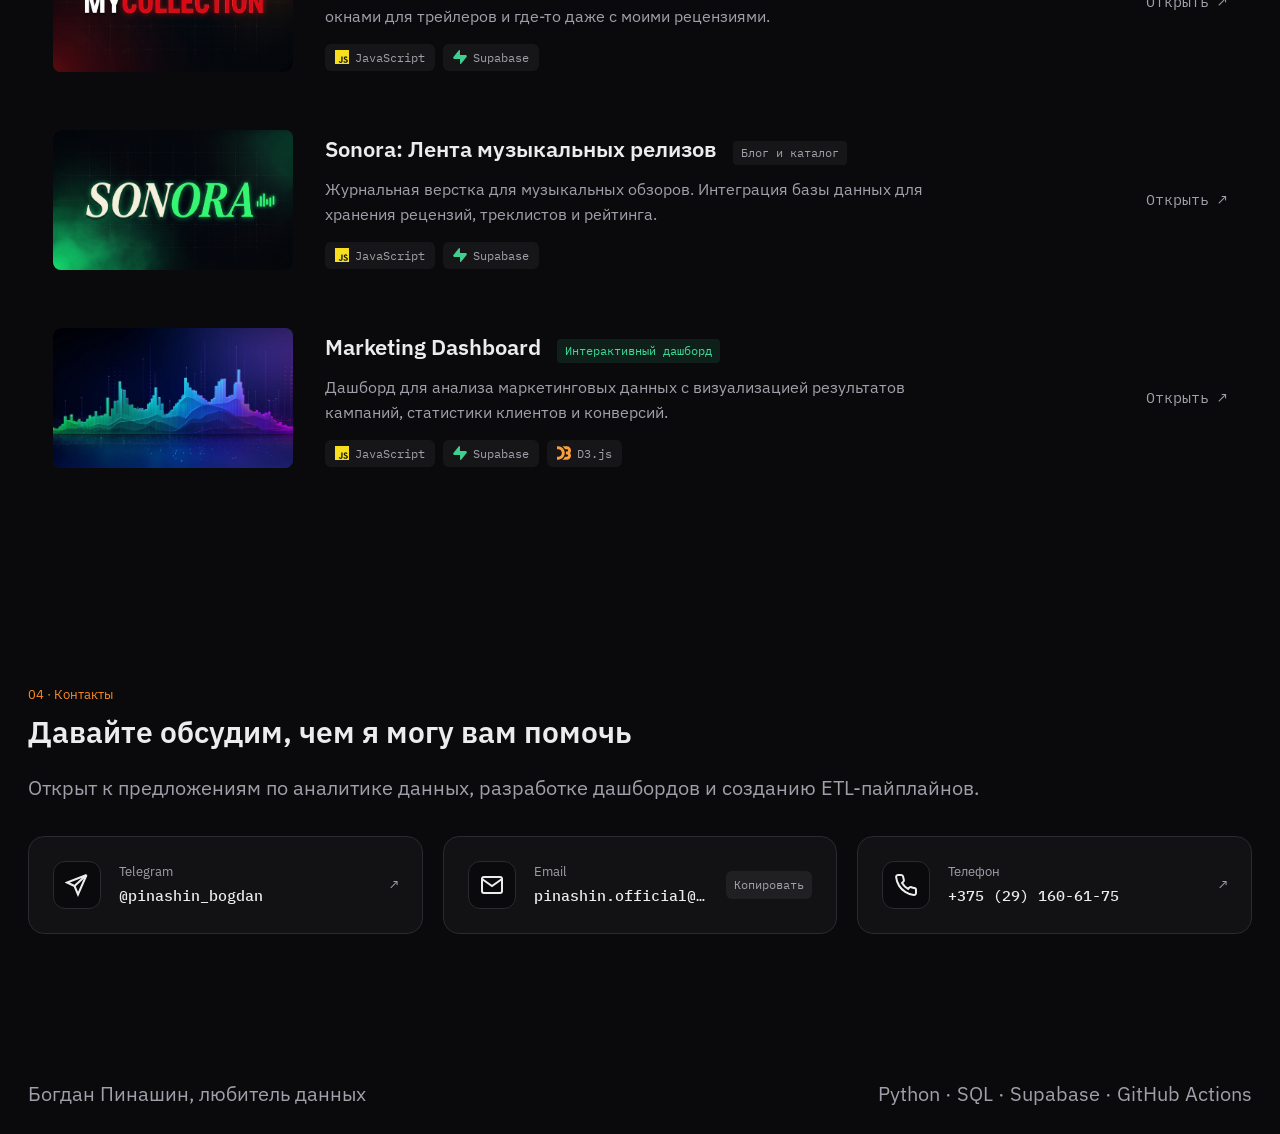
==== commit 272f6bb5: "трай" ====
--- a/index.html
+++ b/index.html
@@ -233,7 +233,7 @@
         <div class="p-info">
           <div class="p-header">
             <h3>Formula 1: Телеметрия</h3>
-            <span class="p-status online">Работает</span>
+            <span class="p-status online">Еженедельное обновление</span>
           </div>
           <p class="p-desc">Анализ последней гонки: скорости, тайминги секторов и стратегия пит-стопов.</p>
           <div class="p-skills">
@@ -253,7 +253,7 @@
         <div class="p-info">
           <div class="p-header">
             <h3>Рынок вакансий: Аналитика данных</h3>
-            <span class="p-status">Статичный отчет</span>
+            <span class="p-status online">Динамичный отчет</span>
           </div>
           <p class="p-desc">Исследование рынка труда: зарплатные вилки, востребованные навыки и распределение по регионам.</p>
           <div class="p-skills">
@@ -293,7 +293,7 @@
         <div class="p-info">
           <div class="p-header">
             <h3>Статистический дашборд Формулы (1950 - 2026)</h3>
-            <span class="p-status">Интерактивный Дашборд</span>
+            <span class="p-status online">Интерактивный дашборд</span>
           </div>
           <p class="p-desc">Общая статистика за все гонки с 1950го года с элементами кросс-фильтрации.</p>
           <div class="p-skills">
@@ -313,7 +313,7 @@
         <div class="p-info">
           <div class="p-header">
             <h3>Моя коллекция: Кино и сериалы</h3>
-            <span class="p-status online">Интерактивный UI</span>
+            <span class="p-status online">Веб-каталог</span>
           </div>
           <p class="p-desc">Веб-каталог с фильтрацией по жанрам, кастомными подборками, модальными окнами для трейлеров и где-то даже с моими рецензиями.</p>
           <div class="p-skills">
@@ -349,7 +349,7 @@
         <div class="p-info">
           <div class="p-header">
             <h3>Marketing Dashboard</h3>
-            <span class="p-status online">Интерактивный UI</span>
+            <span class="p-status online">Интерактивный дашборд</span>
           </div>
           <p class="p-desc">Дашборд для анализа маркетинговых данных с визуализацией результатов кампаний, статистики клиентов и конверсий.</p>
           <div class="p-skills">
